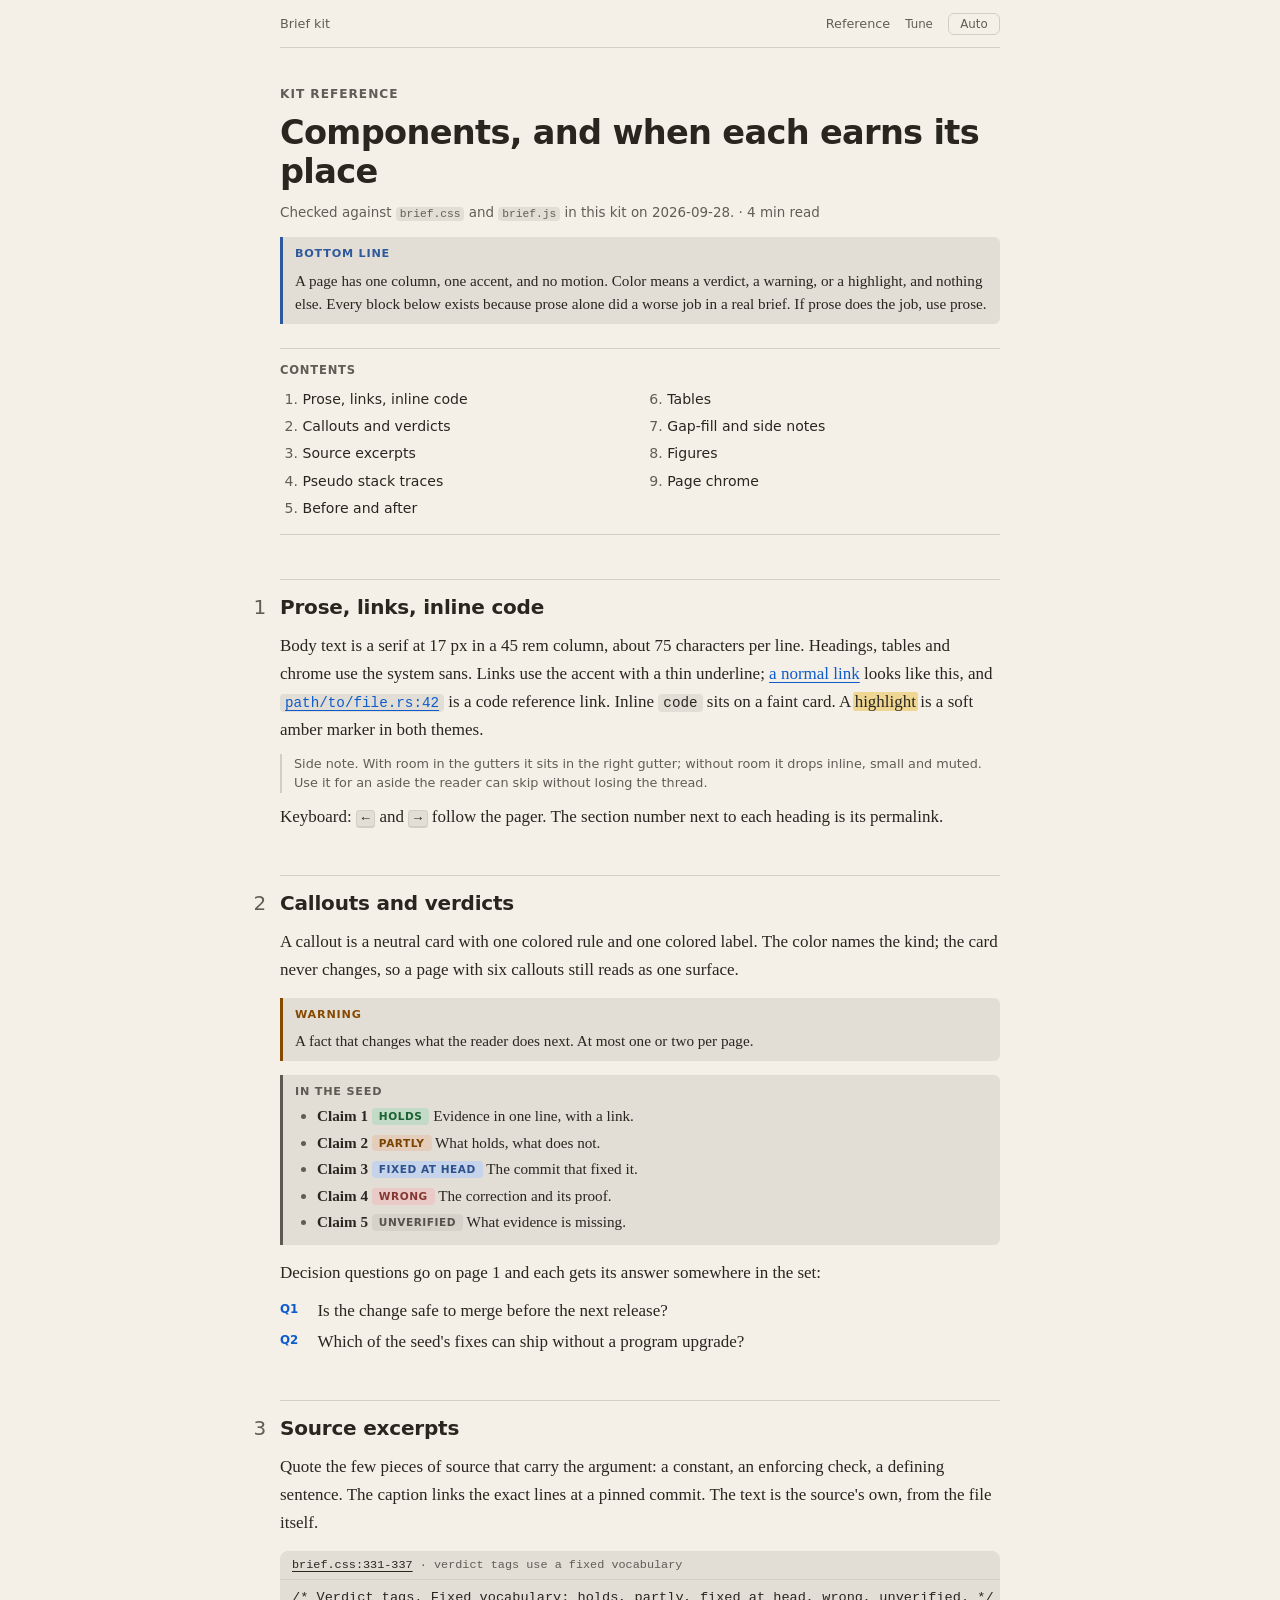
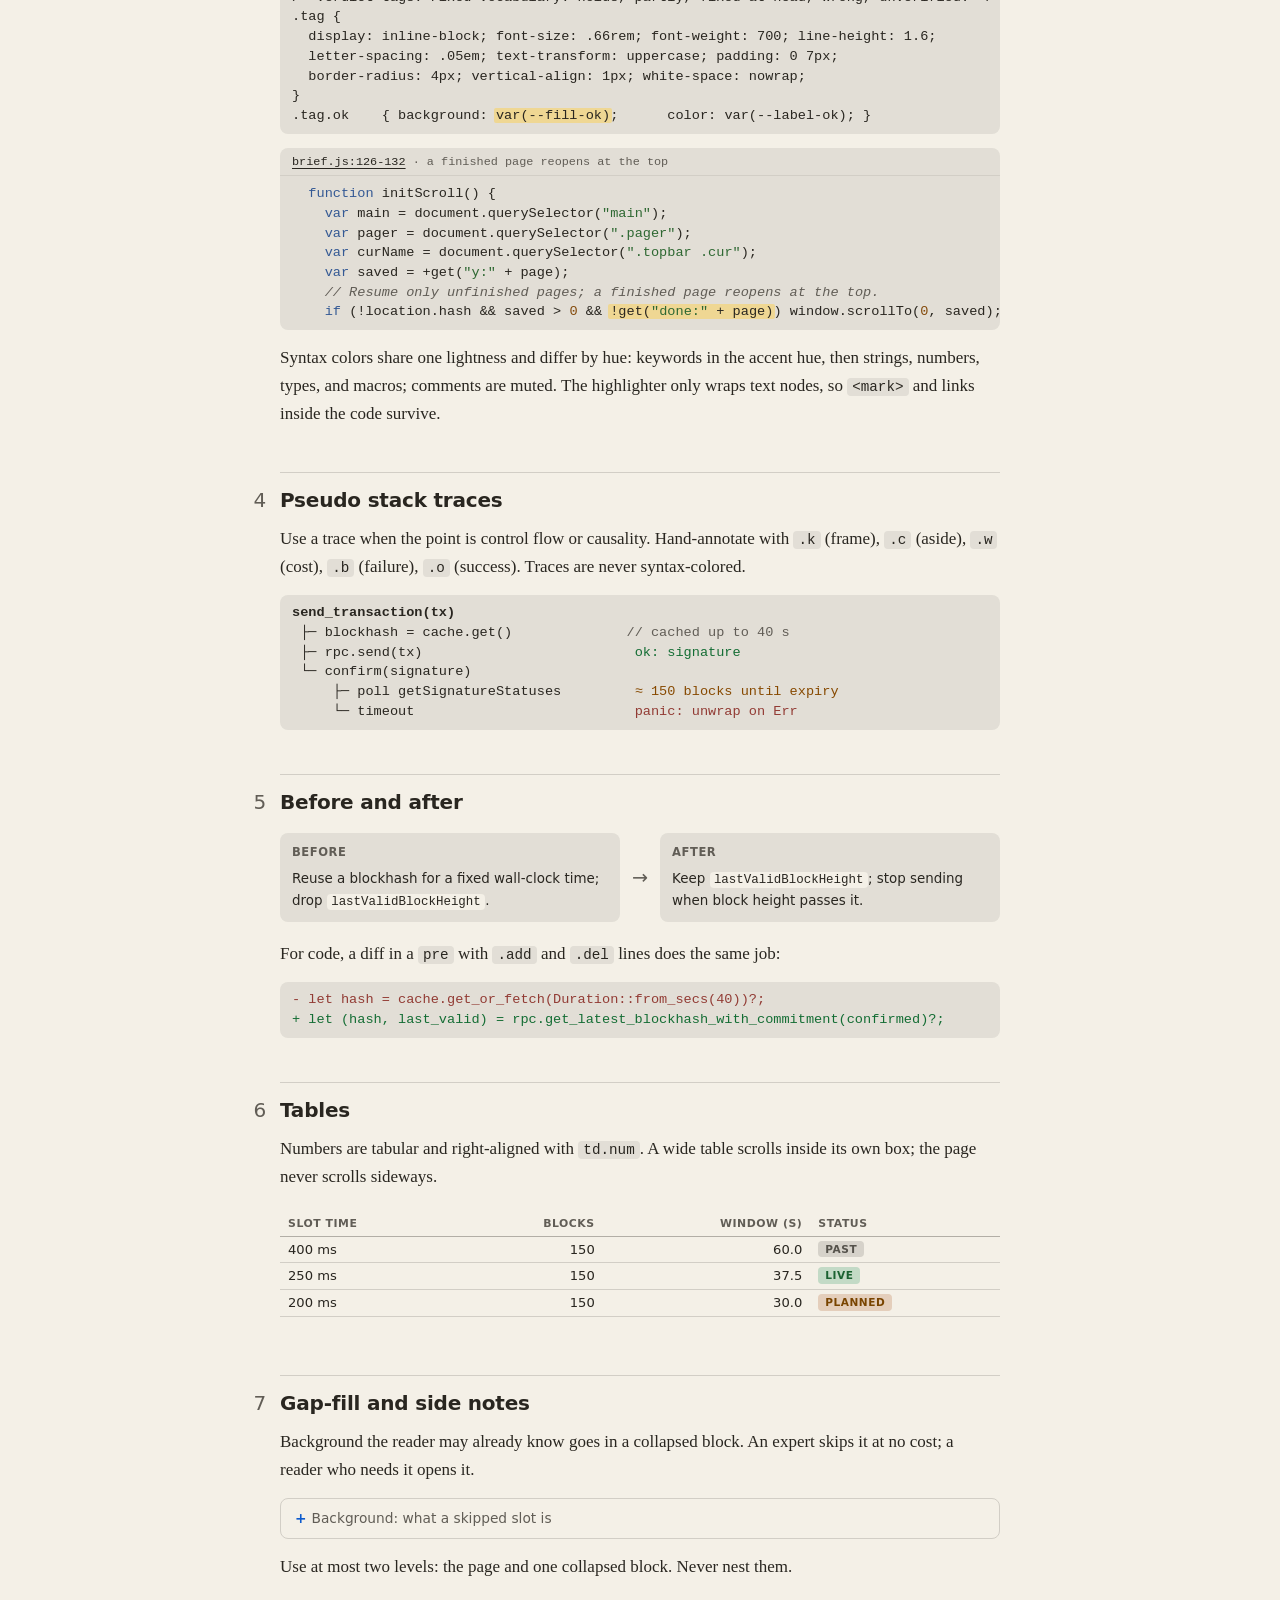
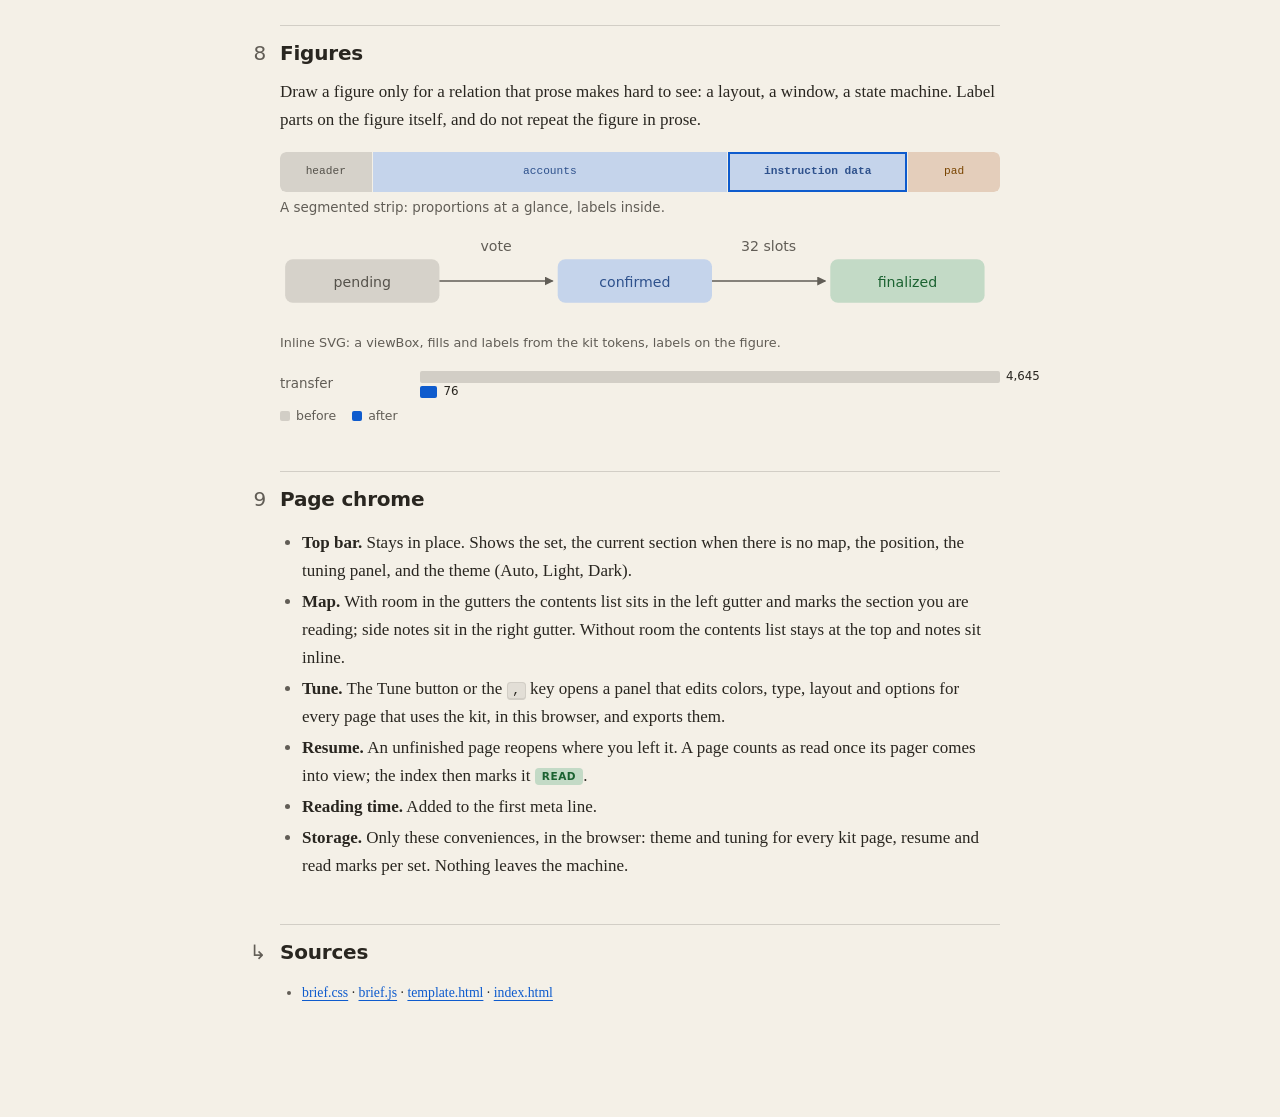
==== agents/skills/briefing/assets/components.html @ 2608db4a "Add briefing skill and record its role-model precedent Add a model-invoked skill that brings a reade" ====
<!doctype html>
<html lang="en">
<head>
<meta charset="utf-8">
<meta name="viewport" content="width=device-width, initial-scale=1">
<title>01 · Components</title>
<link rel="stylesheet" href="brief.css">
<script src="brief.js"></script>
</head>
<body>
<main>
<div class="topbar">
  <a href="components.html">Brief kit</a>
  <span>Reference <button class="theme-toggle" type="button" aria-label="Theme">Auto</button></span>
</div>

<div class="kicker">Kit reference</div>
<h1>Components, and when each earns its place</h1>
<p class="meta">Checked against <code>brief.css</code> and <code>brief.js</code> in this kit on 2026-09-28.</p>

<div class="callout tldr">
  <div class="callout-title">Bottom line</div>
  <p>A page has one column, one accent, and no motion. Color means a verdict, a warning, or a highlight, and nothing else. Every block below exists because prose alone did a worse job in a real brief. If prose does the job, use prose.</p>
</div>

<nav class="toc"><b>Contents</b><ol>
  <li><a href="#prose">Prose, links, inline code</a></li>
  <li><a href="#callouts">Callouts and verdicts</a></li>
  <li><a href="#excerpt">Source excerpts</a></li>
  <li><a href="#trace">Pseudo stack traces</a></li>
  <li><a href="#flow">Before and after</a></li>
  <li><a href="#tables">Tables</a></li>
  <li><a href="#more">Gap-fill and side notes</a></li>
  <li><a href="#figs">Figures</a></li>
  <li><a href="#chrome">Page chrome</a></li>
</ol></nav>

<h2 id="prose"><span class="n">1</span>Prose, links, inline code</h2>
<p>Body text is a serif at 17 px in a 45 rem column, about 75 characters per line. Headings, tables and chrome use the system sans. Links use the accent with a thin underline; <a href="https://github.com/rust-lang/rust">a normal link</a> looks like this, and <a href="#excerpt"><code>path/to/file.rs:42</code></a> is a code reference link. Inline <code>code</code> sits on a faint card. A <mark>highlight</mark> is a soft amber marker in both themes.</p>
<aside class="side">Side note. With room in the gutters it sits in the right gutter; without room it drops inline, small and muted. Use it for an aside the reader can skip without losing the thread.</aside>
<p>Keyboard: <kbd>←</kbd> and <kbd>→</kbd> follow the pager. The section number next to each heading is its permalink.</p>

<h2 id="callouts"><span class="n">2</span>Callouts and verdicts</h2>
<p>A callout is a neutral card with one colored rule and one colored label. The color names the kind; the card never changes, so a page with six callouts still reads as one surface.</p>

<div class="callout warn">
  <div class="callout-title">Warning</div>
  <p>A fact that changes what the reader does next. At most one or two per page.</p>
</div>
<div class="callout report">
  <div class="callout-title">In the seed</div>
  <ul>
    <li><b>Claim 1</b> <span class="tag ok">holds</span> <span class="ev">Evidence in one line, with a link.</span></li>
    <li><b>Claim 2</b> <span class="tag warn">partly</span> <span class="ev">What holds, what does not.</span></li>
    <li><b>Claim 3</b> <span class="tag info">fixed at head</span> <span class="ev">The commit that fixed it.</span></li>
    <li><b>Claim 4</b> <span class="tag bad">wrong</span> <span class="ev">The correction and its proof.</span></li>
    <li><b>Claim 5</b> <span class="tag muted">unverified</span> <span class="ev">What evidence is missing.</span></li>
  </ul>
</div>
<p>Decision questions go on page 1 and each gets its answer somewhere in the set:</p>
<ol class="questions">
  <li>Is the change safe to merge before the next release?</li>
  <li>Which of the seed's fixes can ship without a program upgrade?</li>
</ol>

<h2 id="excerpt"><span class="n">3</span>Source excerpts</h2>
<p>Quote the few pieces of source that carry the argument: a constant, an enforcing check, a defining sentence. The caption links the exact lines at a pinned commit. The text is the source's own, from the file itself.</p>
<figure class="excerpt"><figcaption><a href="brief.css">brief.css:331-337</a> · verdict tags use a fixed vocabulary</figcaption><pre>/* Verdict tags. Fixed vocabulary: holds, partly, fixed at head, wrong, unverified. */
.tag {
  display: inline-block; font-size: .66rem; font-weight: 700; line-height: 1.6;
  letter-spacing: .05em; text-transform: uppercase; padding: 0 7px;
  border-radius: 4px; vertical-align: 1px; white-space: nowrap;
}
.tag.ok    { background: <mark>var(--fill-ok)</mark>;      color: var(--label-ok); }</pre></figure>
<figure class="excerpt"><figcaption><a href="brief.js">brief.js:126-132</a> · a finished page reopens at the top</figcaption><pre>  function initScroll() {
    var main = document.querySelector("main");
    var pager = document.querySelector(".pager");
    var curName = document.querySelector(".topbar .cur");
    var saved = +get("y:" + page);
    // Resume only unfinished pages; a finished page reopens at the top.
    if (!location.hash &amp;&amp; saved &gt; 0 &amp;&amp; <mark>!get("done:" + page)</mark>) window.scrollTo(0, saved);</pre></figure>
<p>Syntax colors share one lightness and differ by hue: keywords in the accent hue, then strings, numbers, types, and macros; comments are muted. The highlighter only wraps text nodes, so <code>&lt;mark&gt;</code> and links inside the code survive.</p>

<h2 id="trace"><span class="n">4</span>Pseudo stack traces</h2>
<p>Use a trace when the point is control flow or causality. Hand-annotate with <code>.k</code> (frame), <code>.c</code> (aside), <code>.w</code> (cost), <code>.b</code> (failure), <code>.o</code> (success). Traces are never syntax-colored.</p>
<pre class="trace"><span class="k">send_transaction(tx)</span>
 ├─ blockhash = cache.get()              <span class="c">// cached up to 40 s</span>
 ├─ rpc.send(tx)                          <span class="o">ok: signature</span>
 └─ confirm(signature)
     ├─ poll getSignatureStatuses         <span class="w">≈ 150 blocks until expiry</span>
     └─ timeout                           <span class="b">panic: unwrap on Err</span></pre>

<h2 id="flow"><span class="n">5</span>Before and after</h2>
<div class="flow">
  <div class="box"><b class="h">Before</b>Reuse a blockhash for a fixed wall-clock time; drop <code>lastValidBlockHeight</code>.</div>
  <div class="arrow">→</div>
  <div class="box"><b class="h">After</b>Keep <code>lastValidBlockHeight</code>; stop sending when block height passes it.</div>
</div>
<p>For code, a diff in a <code>pre</code> with <code>.add</code> and <code>.del</code> lines does the same job:</p>
<pre class="trace"><span class="del">- let hash = cache.get_or_fetch(Duration::from_secs(40))?;</span>
<span class="add">+ let (hash, last_valid) = rpc.get_latest_blockhash_with_commitment(confirmed)?;</span></pre>

<h2 id="tables"><span class="n">6</span>Tables</h2>
<p>Numbers are tabular and right-aligned with <code>td.num</code>. A wide table scrolls inside its own box; the page never scrolls sideways.</p>
<div class="table-wrap"><table>
  <tr><th>Slot time</th><th class="num">Blocks</th><th class="num">Window (s)</th><th>Status</th></tr>
  <tr><td>400 ms</td><td class="num">150</td><td class="num">60.0</td><td><span class="tag muted">past</span></td></tr>
  <tr><td>250 ms</td><td class="num">150</td><td class="num">37.5</td><td><span class="tag ok">live</span></td></tr>
  <tr><td>200 ms</td><td class="num">150</td><td class="num">30.0</td><td><span class="tag warn">planned</span></td></tr>
</table></div>

<h2 id="more"><span class="n">7</span>Gap-fill and side notes</h2>
<p>Background the reader may already know goes in a collapsed block. An expert skips it at no cost; a reader who needs it opens it.</p>
<details class="more"><summary>Background: what a skipped slot is</summary>
<p>A slot is a leader's time window. If the leader produces no block, the slot is skipped: slot numbers advance, block height does not.</p>
</details>
<p>Use at most two levels: the page and one collapsed block. Never nest them.</p>

<h2 id="figs"><span class="n">8</span>Figures</h2>
<p>Draw a figure only for a relation that prose makes hard to see: a layout, a window, a state machine. Label parts on the figure itself, and do not repeat the figure in prose.</p>
<div class="strip" style="margin:18px 0 6px">
  <div class="s3" style="flex:1">header</div>
  <div class="s1" style="flex:4">accounts</div>
  <div class="s2" style="flex:2">instruction data</div>
  <div class="sw" style="flex:1">pad</div>
</div>
<p class="meta" style="margin-top:0">A segmented strip: proportions at a glance, labels inside.</p>
<figure>
<svg class="fig" viewBox="0 0 560 70" role="img" aria-label="State machine: pending, then confirmed after a vote, then finalized after 32 slots">
  <rect x="4" y="18" width="120" height="34" rx="6" style="fill:var(--fill-neutral)"/>
  <text x="64" y="40" text-anchor="middle" style="fill:var(--label-neutral)">pending</text>
  <rect x="216" y="18" width="120" height="34" rx="6" style="fill:var(--fill-accent)"/>
  <text x="276" y="40" text-anchor="middle" style="fill:var(--label-accent)">confirmed</text>
  <rect x="428" y="18" width="120" height="34" rx="6" style="fill:var(--fill-ok)"/>
  <text x="488" y="40" text-anchor="middle" style="fill:var(--label-ok)">finalized</text>
  <path d="M124 35 H212" style="stroke:var(--muted);fill:none" marker-end="url(#arrow)"/>
  <path d="M336 35 H424" style="stroke:var(--muted);fill:none" marker-end="url(#arrow)"/>
  <text x="168" y="12" text-anchor="middle" class="muted">vote</text>
  <text x="380" y="12" text-anchor="middle" class="muted">32 slots</text>
  <defs><marker id="arrow" viewBox="0 0 8 8" refX="7" refY="4" markerWidth="7" markerHeight="7" orient="auto"><path d="M0 0 L8 4 L0 8 z" style="fill:var(--muted)"/></marker></defs>
</svg>
<figcaption>Inline SVG: a viewBox, fills and labels from the kit tokens, labels on the figure.</figcaption>
</figure>
<div class="bars">
  <div class="bar-row"><span class="lbl">transfer</span><div class="bar-pair"><div class="bar old" style="width:100%"><span>4,645</span></div><div class="bar new" style="width:3%"><span>76</span></div></div></div>
  <div class="legend"><span><i style="background:var(--bar-old)"></i>before</span><span><i style="background:var(--bar-new)"></i>after</span></div>
</div>

<h2 id="chrome"><span class="n">9</span>Page chrome</h2>
<ul>
  <li><b>Top bar.</b> Stays in place. Shows the set, the current section when there is no map, the position, the tuning panel, and the theme (Auto, Light, Dark).</li>
  <li><b>Map.</b> With room in the gutters the contents list sits in the left gutter and marks the section you are reading; side notes sit in the right gutter. Without room the contents list stays at the top and notes sit inline.</li>
  <li><b>Tune.</b> The Tune button or the <kbd>,</kbd> key opens a panel that edits colors, type, layout and options for every page that uses the kit, in this browser, and exports them.</li>
  <li><b>Resume.</b> An unfinished page reopens where you left it. A page counts as read once its pager comes into view; the index then marks it <span class="tag ok">read</span>.</li>
  <li><b>Reading time.</b> Added to the first meta line.</li>
  <li><b>Storage.</b> Only these conveniences, in the browser: theme and tuning for every kit page, resume and read marks per set. Nothing leaves the machine.</li>
</ul>

<h2 id="sources"><span class="n">↳</span>Sources</h2>
<ul class="src">
  <li><a href="brief.css">brief.css</a> · <a href="brief.js">brief.js</a> · <a href="template.html">template.html</a> · <a href="index.html">index.html</a></li>
</ul>

</main>

</body>
</html>
---- agents/skills/briefing/assets/brief.css ----
/* brief.css: shared styles for a brief page set. Pages link this file
   relatively. No build step, no external requests, works on file://.

   Design rules: one column, one accent, no motion, no decoration. Color
   carries meaning (kind, verdict, warning, highlight) or nothing.

   Color roles. Every color is OKLCH. Each role has ONE lightness (L) per
   theme; hue alone names the kind within a role, and emphasis inside a
   role comes from weight or an outline, never from a different L.

     Surfaces step away from the page in order, card then fill
     (|d-fill| > |d-card|), so a tag stays visible on a card.

     role     what it paints                          L                hue
     page     body background                         --l-bg (base)    paper
     card     code, callouts, boxes                   page + Δ         paper
     rule     hairlines, borders                      page + Δ         paper
     fill     tags, figure segments                   page + Δ         by kind
     mark     highlighter behind text                 page + Δ         mark
     text     body text                               --l-fg (base)    paper
     muted    secondary text                          text + Δ         paper
     accent   links, map marker, emphasis lines       --l-accent (base) accent
     signal   callout rules and labels, trace notes   accent + Δ       by kind
     code     syntax tokens                           accent + Δ       by kind
     label    text on a fill                          fill + Δ         by kind

   Kinds: accent, ok, warn, bad, neutral (neutral = paper hue at ink
   chroma). A delta (--d-*, --dc-*) is signed and relative to its base, so
   moving a base moves everything tied to it, and each role's contrast with
   its surface stays put. The tuning panel (brief-tune.js, key ",") edits
   these values live and shows the WCAG contrast of each pair.

   Options: blocks marked "Option" below switch on html[data-o-NAME]. No
   attribute means the default. brief.js sets them from the reader's saved
   tuning; the tuning panel lists them. */

:root {
  color-scheme: light dark;

  /* Hues (degrees). */
  --h-accent: 259.7;  --h-mark: 90.6;
  --h-ok: 150;    --h-warn: 65;     --h-bad: 27;
  --h-str: 145;   --h-num: 60;      --h-ty: 230;   --h-mac: 100;

  /* Light theme. */
  --l-bg: .9549;    --c-paper: .0118;  --h-paper: 85;
  --d-card: -.052;  --d-rule: -.102;   --d-fill: -.09;   --d-mark: -.072;
  --c-fill: .036;   --c-mark: .09;
  --l-fg: .27;      --c-ink: .012;     --d-muted: .21;
  --l-accent: .50;  --c-accent: .19;
  --d-sig: -.03;    --dc-sig: -.07;
  --d-syn: -.035;   --dc-syn: -.085;
  --d-label: -.425; --dc-label: -.085;
}
@media (prefers-color-scheme: dark) {
  :root:not([data-theme="light"]) {
    --l-bg: .156;     --c-paper: .0098;  --h-paper: 29;
    --d-card: .0473;  --d-rule: .1368;   --d-fill: .1152;  --d-mark: .1567;
    --c-fill: .0688;  --c-mark: .05;
    --l-fg: .869;     --c-ink: .0124;    --d-muted: -.2219;
    --l-accent: .6931; --c-accent: .142;
    --d-sig: 0;       --dc-sig: .005;
    --d-syn: .03;     --dc-syn: -.01;
    --d-label: .4435; --dc-label: -.0424;
  }
}
:root[data-theme="dark"] {
  --l-bg: .156;     --c-paper: .0098;  --h-paper: 29;
  --d-card: .0473;  --d-rule: .1368;   --d-fill: .1152;  --d-mark: .1567;
  --c-fill: .0688;  --c-mark: .05;
  --l-fg: .869;     --c-ink: .0124;    --d-muted: -.2219;
  --l-accent: .6931; --c-accent: .142;
  --d-sig: 0;       --dc-sig: .005;
  --d-syn: .03;     --dc-syn: -.01;
  --d-label: .4435; --dc-label: -.0424;
}
:root[data-theme="light"] { color-scheme: light; }
:root[data-theme="dark"]  { color-scheme: dark; }

:root {
  /* Derived lightness and chroma, one per role. */
  --l-card:  calc(var(--l-bg) + var(--d-card));
  --l-rule:  calc(var(--l-bg) + var(--d-rule));
  --l-fill:  calc(var(--l-bg) + var(--d-fill));
  --l-mark:  calc(var(--l-bg) + var(--d-mark));
  --l-muted: calc(var(--l-fg) + var(--d-muted));
  --l-sig:   calc(var(--l-accent) + var(--d-sig));
  --c-sig:   calc(var(--c-accent) + var(--dc-sig));
  --l-syn:   calc(var(--l-accent) + var(--d-syn));
  --c-syn:   calc(var(--c-accent) + var(--dc-syn));
  --l-label: calc(var(--l-fill) + var(--d-label));
  --c-label: calc(var(--c-accent) + var(--dc-label));

  /* page, card, rule, mark */
  --bg:      oklch(var(--l-bg) var(--c-paper) var(--h-paper));
  --card:    oklch(var(--l-card) var(--c-paper) var(--h-paper));
  --code-bg: var(--card);
  --rule:    oklch(var(--l-rule) var(--c-paper) var(--h-paper));
  --mark-bg: oklch(var(--l-mark) var(--c-mark) var(--h-mark));

  /* text, muted, accent */
  --fg:      oklch(var(--l-fg) var(--c-ink) var(--h-paper));
  --muted:   oklch(var(--l-muted) var(--c-ink) var(--h-paper));
  --accent:  oklch(var(--l-accent) var(--c-accent) var(--h-accent));

  /* signal, by kind */
  --sig-accent:  oklch(var(--l-sig) var(--c-sig) var(--h-accent));
  --sig-neutral: oklch(var(--l-sig) var(--c-ink) var(--h-paper));
  --ok:          oklch(var(--l-sig) var(--c-sig) var(--h-ok));
  --warn:        oklch(var(--l-sig) var(--c-sig) var(--h-warn));
  --bad:         oklch(var(--l-sig) var(--c-sig) var(--h-bad));

  /* fill and label, by kind */
  --fill-accent:   oklch(var(--l-fill) var(--c-fill) var(--h-accent));
  --fill-neutral:  oklch(var(--l-fill) var(--c-paper) var(--h-paper));
  --fill-ok:       oklch(var(--l-fill) var(--c-fill) var(--h-ok));
  --fill-warn:     oklch(var(--l-fill) var(--c-fill) var(--h-warn));
  --fill-bad:      oklch(var(--l-fill) var(--c-fill) var(--h-bad));
  --label-accent:  oklch(var(--l-label) var(--c-label) var(--h-accent));
  --label-neutral: oklch(var(--l-label) var(--c-ink) var(--h-paper));
  --label-ok:      oklch(var(--l-label) var(--c-label) var(--h-ok));
  --label-warn:    oklch(var(--l-label) var(--c-label) var(--h-warn));
  --label-bad:     oklch(var(--l-label) var(--c-label) var(--h-bad));

  /* code, by kind; keywords take the accent hue */
  --syn-kw:  oklch(var(--l-syn) var(--c-syn) var(--h-accent));
  --syn-str: oklch(var(--l-syn) var(--c-syn) var(--h-str));
  --syn-num: oklch(var(--l-syn) var(--c-syn) var(--h-num));
  --syn-ty:  oklch(var(--l-syn) var(--c-syn) var(--h-ty));
  --syn-mac: oklch(var(--l-syn) var(--c-syn) var(--h-mac));

  /* Aliases kept for pages written against older names. */
  --accent-soft: var(--fill-accent);
  --ok-soft: var(--fill-ok);  --warn-soft: var(--fill-warn);  --bad-soft: var(--fill-bad);
  --info: var(--accent);  --info-soft: var(--fill-accent);
  /* Data marks in bar charts: neutral = rule, emphasis = accent. */
  --bar-old: var(--rule);
  --bar-new: var(--accent);

  --serif: "Iowan Old Style", "Charter", "Source Serif 4", Georgia, serif;
  --sans: ui-sans-serif, -apple-system, system-ui, "Segoe UI", sans-serif;
  --mono: ui-monospace, "SF Mono", "JetBrains Mono", Menlo, monospace;
  --body: var(--serif);
  --text: 17px;
  --leading: 1.65;
  --bar-h: 48px;

  /* Layout tiers. The text column is --col wide and centered; the space on
     each side is a gutter. brief.js measures the gutter and sets:

       html.rail  gutter >= rail + 2 * rail-gap. The contents list becomes a
                  map in the left gutter and side notes move to the right
                  gutter, each --rail-gap from the text.
       html.hang  gutter >= --hang. Section numbers hang left of the text.

     Without .rail the contents list stays at the top of the page, the top
     bar names the current section, and side notes sit inline. Without
     .hang, section numbers sit inline. --page-w is the viewport width
     without the scrollbar (or the tuning panel), set by brief.js. */
  --col: 45rem;
  --rail: 12rem;
  --rail-gap: 4rem;
  --hang: 3.5rem;
  --gutter: calc((var(--page-w, 100vw) - var(--col)) / 2);
}

/* ---------------------------------------------------------------- base */

* { box-sizing: border-box; }
/* One pixel short of the bar, so a section reached by anchor tucks its rule
   under the bar's own hairline. */
html { -webkit-text-size-adjust: 100%; scroll-padding-top: calc(var(--bar-h) - 1px); }
body {
  margin: 0; background: var(--bg); color: var(--fg);
  font-size: var(--text); line-height: var(--leading); font-family: var(--body);
  font-kerning: normal; text-rendering: optimizeLegibility;
}
main { max-width: calc(var(--col) + 32px); margin: 0 auto; padding: 0 16px 96px; }

h1, h2, h3, h4, table, nav, figcaption, summary, .sans, .kicker, .meta,
.needs, .callout-title, .topbar, .pager, .tag, .cards, .part-title {
  font-family: var(--sans);
}
h1 { font-size: 2.1rem; line-height: 1.15; margin: 10px 0 12px; letter-spacing: -0.02em; font-weight: 600; }
h2 {
  font-size: 1.25rem; line-height: 1.3; margin: 44px 0 12px; padding-top: 14px;
  border-top: 1px solid var(--rule); letter-spacing: -0.01em; font-weight: 600;
}
/* Section numbers: inline with a tight gap; hanging left of the text edge
   when the gutter allows (html.hang). */
h2 .n, h2 a.n {
  margin-right: .45em; color: var(--muted); font-weight: 500;
  text-decoration: none; font-variant-numeric: tabular-nums;
}
html.hang h2 { position: relative; }
html.hang h2 .n, html.hang h2 a.n {
  position: absolute; right: 100%; margin-right: 0; padding-right: .7em;
}
h2 a.n:hover { color: var(--accent); }
h3 { font-size: 1.02rem; margin: 28px 0 6px; }
p { margin: 8px 0; }
b, strong { font-weight: 650; }
ul, ol { padding-left: 22px; }
li { margin: 3px 0; }
li::marker { color: var(--muted); }
hr { border: 0; border-top: 1px solid var(--rule); margin: 32px 0; }

a { color: var(--accent); text-decoration-thickness: 1px; text-underline-offset: 2.5px; }
a:hover { text-decoration-thickness: 2px; }
:focus-visible { outline: 2px solid var(--accent); outline-offset: 2px; border-radius: 2px; }

.kicker {
  color: var(--muted); font-size: .76rem; font-weight: 600;
  letter-spacing: .08em; text-transform: uppercase; margin-top: 36px;
}
.meta { color: var(--muted); font-size: .84rem; line-height: 1.5; }
.needs { color: var(--muted); font-size: .84rem; margin: 6px 0 0; }
.needs a { color: var(--fg); }

/* ---------------------------------------------------------------- code */

code, pre, kbd { font-family: var(--mono); font-size: .84em; }
:not(pre) > code {
  background: var(--code-bg); padding: .08em .35em; border-radius: 4px;
  overflow-wrap: anywhere;
}
a > code { color: inherit; }
/* On a card surface, inline code steps back to the page color. */
.callout :not(pre) > code, .cards code, .flow code, details.more code { background: var(--bg); }
pre {
  background: var(--code-bg); padding: 8px 12px; border-radius: 8px;
  overflow-x: auto; font-size: .8em; line-height: 1.45; margin: 14px 0; tab-size: 4;
}
kbd {
  border: 1px solid var(--rule); border-bottom-width: 2px; border-radius: 4px;
  padding: 0 .35em; font-size: .78em; background: var(--card);
}

/* Trace annotations, written by hand in <pre> blocks:
   .k heading   .c aside   .w cost/warning   .b failure   .o success
   .add / .del  diff lines */
pre .k   { color: var(--fg); font-weight: 700; }
pre .c   { color: var(--muted); }
pre .w   { color: var(--warn); }
pre .b   { color: var(--bad); }
pre .o   { color: var(--ok); }
pre .add { color: var(--ok); }
pre .del { color: var(--bad); }

/* Syntax classes, applied by brief.js to text nodes only. */
pre .t-c { color: var(--muted); font-style: italic; }
pre .t-k { color: var(--syn-kw); }
pre .t-s { color: var(--syn-str); }
pre .t-n { color: var(--syn-num); }
pre .t-t { color: var(--syn-ty); }
pre .t-m { color: var(--syn-mac); }

mark {
  background: var(--mark-bg); color: inherit;
  border-radius: 2px; padding: 0 2px; margin: 0 -2px;
}
mark code { background: transparent; }

/* Verbatim source excerpt:
   <figure class="excerpt"><figcaption><a href="…">path:L1-L9</a> · note</figcaption><pre>…</pre></figure> */
figure.excerpt {
  margin: 14px 0; background: var(--code-bg); border-radius: 8px; overflow: hidden;
}
figure.excerpt figcaption {
  margin: 0; padding: 6px 12px 5px; font: .74rem/1.4 var(--mono); color: var(--muted);
  border-bottom: 1px solid var(--rule);
}
figure.excerpt figcaption a { color: var(--fg); }
figure.excerpt pre { margin: 0; background: transparent; border-radius: 0; }
figure.excerpt blockquote { margin: 0; padding: 10px 14px; font-size: .95rem; }

/* ---------------------------------------------------------------- tables */

table {
  width: 100%; border-collapse: collapse; margin: 14px 0;
  font-size: .82rem; line-height: 1.35; font-variant-numeric: tabular-nums;
}
th, td { text-align: left; padding: 4px 8px; border-bottom: 1px solid var(--rule); vertical-align: top; }
th {
  color: var(--muted); font-weight: 600; font-size: .68rem;
  text-transform: uppercase; letter-spacing: .05em;
  border-bottom-color: color-mix(in srgb, var(--muted) 45%, var(--bg));
}
td.num, th.num { text-align: right; }
.table-wrap { overflow-x: auto; }

/* ---------------------------------------------------------------- blocks */

/* Callouts: a card with a rule and a label in the signal role, hue by kind
   (tldr accent, report neutral, warn, ok, bad). A note is quieter: rule
   and muted label. */
.callout {
  background: var(--card); border-left: 3px solid var(--muted);
  border-radius: 0 6px 6px 0; padding: 8px 12px; margin: 14px 0;
  font-size: .95rem; line-height: 1.55;
}
.callout > :first-child { margin-top: 0; }
.callout > :last-child { margin-bottom: 0; }
.callout p { margin: 6px 0; }
.callout li { margin: 3px 0; }
.callout-title {
  font-size: .7rem; font-weight: 700; letter-spacing: .07em;
  text-transform: uppercase; color: var(--muted); margin-bottom: 2px;
}
.callout.tldr   { border-left-color: var(--sig-accent); }
.callout.tldr .callout-title { color: var(--sig-accent); }
.callout.report { border-left-color: var(--sig-neutral); }
.callout.report .callout-title { color: var(--sig-neutral); }
.callout.warn   { border-left-color: var(--warn); }
.callout.warn .callout-title { color: var(--warn); }
.callout.ok     { border-left-color: var(--ok); }
.callout.ok .callout-title { color: var(--ok); }
.callout.bad    { border-left-color: var(--bad); }
.callout.bad .callout-title { color: var(--bad); }
.callout.note   { border-left-color: var(--rule); }
.callout ul, .callout ol { margin: 4px 0; }

/* Decision questions on page 1: numbered, answered by the set. */
ol.questions { counter-reset: q; list-style: none; padding: 0; margin: 10px 0; }
ol.questions > li { counter-increment: q; position: relative; padding-left: 2.2em; }
ol.questions > li::before {
  content: "Q" counter(q); position: absolute; left: 0; top: .1em;
  font: 700 .74rem/1.9 var(--sans); color: var(--accent);
}

/* Verdict tags. Fixed vocabulary: holds, partly, fixed at head, wrong, unverified. */
.tag {
  display: inline-block; font-size: .66rem; font-weight: 700; line-height: 1.6;
  letter-spacing: .05em; text-transform: uppercase; padding: 0 7px;
  border-radius: 4px; vertical-align: 1px; white-space: nowrap;
}
.tag.ok    { background: var(--fill-ok);      color: var(--label-ok); }
.tag.warn  { background: var(--fill-warn);    color: var(--label-warn); }
.tag.bad   { background: var(--fill-bad);     color: var(--label-bad); }
.tag.info  { background: var(--fill-accent);  color: var(--label-accent); }
.tag.muted { background: var(--fill-neutral); color: var(--label-neutral); }

/* Gap-fill the reader may already know: collapsed by default. */
details.more {
  margin: 14px 0; border: 1px solid var(--rule); border-radius: 8px; padding: 0 14px;
}
details.more > summary {
  cursor: pointer; list-style: none; padding: 8px 0; font-size: .86rem; color: var(--muted);
}
details.more > summary::-webkit-details-marker { display: none; }
details.more > summary::before {
  content: "+"; display: inline-block; width: 1.2em; font-weight: 700; color: var(--accent);
}
details.more[open] > summary::before { content: "−"; }
details.more[open] { padding-bottom: 6px; }

/* Side notes: inline, small and muted; in the right gutter with html.rail. */
.side {
  display: block; margin: 10px 0; padding-left: 12px;
  border-left: 2px solid var(--rule);
  font: .8rem/1.5 var(--sans); color: var(--muted);
}
html.rail .side {
  float: right; clear: right; width: var(--rail); padding-left: 0; border-left: 0;
  margin: 4px calc(-1 * (var(--rail) + var(--rail-gap))) 10px 0;
}

/* ---------------------------------------------------------------- figures */

figure { margin: 18px 0; }
main img { max-width: 100%; height: auto; }
figcaption { color: var(--muted); font-size: .8rem; margin-top: 6px; }
svg.fig { width: 100%; height: auto; display: block; font-family: var(--sans); }
svg.fig text { fill: var(--fg); font-size: 11px; }
svg.fig .muted  { fill: var(--muted); }
svg.fig .accent { fill: var(--accent); }
svg.fig .stroke { stroke: var(--fg); }
svg.fig .rule   { stroke: var(--rule); }

/* Horizontal bar comparison */
.bars { font-family: var(--sans); font-size: .84rem; margin: 18px 0; }
.bar-row { display: grid; grid-template-columns: 130px 1fr; gap: 10px; align-items: center; margin: 8px 0; }
.bar-row .lbl { color: var(--muted); }
.bar-pair { display: flex; flex-direction: column; gap: 3px; }
.bar { height: 12px; border-radius: 2px; display: flex; align-items: center; }
.bar span { font-size: .74rem; white-space: nowrap; padding-left: calc(100% + 6px); font-variant-numeric: tabular-nums; }
.bar.old { background: var(--bar-old); }
.bar.new { background: var(--bar-new); min-width: 3px; }
.legend { display: flex; flex-wrap: wrap; gap: 16px; color: var(--muted); font-size: .78rem; margin-top: 4px; font-family: var(--sans); }
.legend i { display: inline-block; width: 10px; height: 10px; border-radius: 2px; margin-right: 6px; vertical-align: -1px; }

/* Segmented strip (memory layout, time windows). Set flex on children.
   Fill and label roles: one lightness each, hue by kind (s1 accent, s3
   neutral, sw/sb/so signal kinds). s2 marks the one segment to look at
   with an accent outline; s4 is neutral in bold. */
.strip {
  display: flex; width: 100%; min-height: 40px; border-radius: 6px; overflow: hidden;
  font: .7rem/1.2 var(--mono);
}
.strip > div {
  display: flex; align-items: center; justify-content: center; text-align: center;
  padding: 2px; border-right: 1px solid var(--bg);
}
.strip > div:first-child { border-radius: 6px 0 0 6px; }
.strip > div:last-child { border-right: 0; border-radius: 0 6px 6px 0; }
.strip .s1 { background: var(--fill-accent);  color: var(--label-accent); }
.strip .s2 { background: var(--fill-accent);  color: var(--label-accent); font-weight: 700;
  box-shadow: inset 0 0 0 2px var(--accent); }
.strip .s3 { background: var(--fill-neutral); color: var(--label-neutral); }
.strip .s4 { background: var(--fill-neutral); color: var(--label-neutral); font-weight: 700; }
.strip .sw { background: var(--fill-warn);    color: var(--label-warn); }
.strip .sb { background: var(--fill-bad);     color: var(--label-bad); }
.strip .so { background: var(--fill-ok);      color: var(--label-ok); }

/* Before -> after */
.flow {
  display: grid; grid-template-columns: 1fr auto 1fr; gap: 12px; align-items: stretch;
  margin: 18px 0; font-family: var(--sans); font-size: .84rem;
}
.flow .box { background: var(--card); border-radius: 8px; padding: 10px 12px; }
.flow .box b.h {
  display: block; font-size: .72rem; text-transform: uppercase; letter-spacing: .05em;
  color: var(--muted); margin-bottom: 6px;
}
.flow .arrow { align-self: center; color: var(--muted); font-size: 1.2rem; }
.flow code { font-size: .78rem; }

/* ---------------------------------------------------------------- chrome */

/* Top bar: set name, current section, position, theme. Content and hairline
   span the text column; the background spans the page so nothing in the
   gutters (hanging numbers, side notes) scrolls over the bar. */
.topbar {
  position: sticky; top: 0; z-index: 10;
  display: flex; justify-content: space-between; align-items: center; gap: 12px;
  height: var(--bar-h);
  font-size: .8rem; color: var(--muted); font-variant-numeric: tabular-nums;
}
.topbar::before {
  content: ""; position: absolute; z-index: -1; top: 0; bottom: 0;
  left: calc((100% - var(--page-w, 100vw)) / 2);
  right: calc((100% - var(--page-w, 100vw)) / 2);
  background: var(--bg);
}
.topbar::after {
  content: ""; position: absolute; left: 0; right: 0; bottom: 0;
  border-bottom: 1px solid var(--rule);
}
.topbar a { color: var(--muted); text-decoration: none; }
.topbar a:hover { color: var(--fg); }
.topbar > span { display: flex; align-items: center; gap: 10px; }
/* Current section name, filled by brief.js. Shown when the map is not. */
.topbar .cur {
  display: none; flex: 1; min-width: 0; text-align: center; color: var(--fg);
  font-weight: 500; overflow: hidden; text-overflow: ellipsis; white-space: nowrap;
}
html:not(.rail) .topbar .cur { display: block; }
.theme-toggle, .tune-toggle {
  background: transparent; color: var(--muted); cursor: pointer;
  border: 1px solid var(--rule); border-radius: 6px; padding: 3px 9px;
  font: 500 .74rem var(--sans);
}
.theme-toggle { min-width: 4.4em; }
.tune-toggle { border-color: transparent; padding: 3px 4px; }
.theme-toggle:hover, .tune-toggle:hover { color: var(--fg); }

/* Contents */
nav.toc {
  border-top: 1px solid var(--rule); border-bottom: 1px solid var(--rule);
  padding: 12px 0; margin: 24px 0; font-size: .88rem;
}
nav.toc > b {
  display: block; color: var(--muted); font-size: .72rem; font-weight: 700;
  letter-spacing: .07em; text-transform: uppercase;
}
nav.toc ol { margin: 6px 0 0; padding-left: 1.6em; columns: 2; column-gap: 32px; }
nav.toc li { margin: 0; padding: 2px 0; break-inside: avoid; }  /* padding, not margin: margins are cut at column breaks, which misaligns the columns */
nav.toc li::marker { font-variant-numeric: tabular-nums; }
nav.toc a { color: var(--fg); text-decoration: none; }
nav.toc a:hover { color: var(--accent); }

/* With html.rail, the contents list becomes a fixed map in the left gutter,
   --rail-gap from the text. brief.js marks the section in view .current. */
html.rail {
  nav.toc {
    position: fixed; top: 80px; width: var(--rail); margin: 0;
    left: calc(var(--gutter) - var(--rail) - var(--rail-gap));
    max-height: calc(100vh - 120px); overflow-y: auto;
    border: 0; padding: 0; font-size: .8rem; line-height: 1.4;
  }
  nav.toc ol { columns: 1; padding-left: 0; list-style: none; margin-top: 10px; border-left: 1px solid var(--rule); }
  nav.toc li { margin: 0; padding: 0; }
  nav.toc a { display: block; padding: 4px 0 4px 12px; margin-left: -1px; color: var(--muted); border-left: 2px solid transparent; }
  nav.toc a:hover { color: var(--fg); }
  nav.toc a.current { color: var(--fg); border-left-color: var(--accent); }
}

/* Pager */
.pager {
  display: grid; grid-template-columns: 1fr 1fr; gap: 16px; margin-top: 56px;
  padding-top: 16px; border-top: 1px solid var(--rule); font-size: .9rem;
}
.pager a { text-decoration: none; color: var(--fg); padding: 8px 0; }
.pager a small {
  display: block; color: var(--muted); font-size: .7rem;
  text-transform: uppercase; letter-spacing: .06em; margin-bottom: 2px;
}
.pager a:hover { color: var(--accent); }
.pager .next { grid-column: 2; text-align: right; }

/* Index: one row per page (number, title, one-line description). */
.parts { margin: 28px 0; }
.part-title {
  font-size: .74rem; font-weight: 700; letter-spacing: .08em; text-transform: uppercase;
  color: var(--muted); margin: 32px 0 6px;
}
.cards { list-style: none; padding: 0; margin: 0; display: grid; gap: 0; }
.cards li { margin: 0; }
.cards a {
  display: grid; grid-template-columns: 2.4em max-content 1fr auto; gap: 2px 12px;
  align-items: baseline; text-decoration: none; color: var(--fg);
  border-bottom: 1px solid var(--rule); padding: 8px 0;
}
.cards a:hover .t { color: var(--accent); }
.cards .num { font-weight: 600; color: var(--muted); font-variant-numeric: tabular-nums; }
.cards .t { font-weight: 600; font-size: .98rem; }
.cards .d {
  font-size: .86rem; color: var(--muted);
  white-space: nowrap; overflow: hidden; text-overflow: ellipsis;
}
/* Set by brief.js when the reader reached the end of that page. */
.cards a.done .num { color: var(--ok); }
.cards a.done::after {
  content: "read"; grid-column: 4; font-size: .66rem; font-weight: 700;
  letter-spacing: .06em; text-transform: uppercase; color: var(--ok);
}

.src li { font-size: .86rem; }

/* ---------------------------------------------------------------- options
   Each switches on html[data-o-NAME="value"]; no attribute = default. */

/* Option density: compact (default) | normal | airy */
html[data-o-density="normal"] main p { margin: 12px 0; }
html[data-o-density="normal"] main li { margin: 6px 0; }
html[data-o-density="normal"] h2 { margin-top: 64px; padding-top: 18px; }
html[data-o-density="normal"] pre { padding: 14px 16px; margin: 18px 0; }
html[data-o-density="normal"] .callout { padding: 10px 14px; margin: 18px 0; }
html[data-o-density="airy"] main p { margin: 18px 0; }
html[data-o-density="airy"] main li { margin: 8px 0; }
html[data-o-density="airy"] h2 { margin-top: 84px; padding-top: 20px; }
html[data-o-density="airy"] pre { padding: 16px 18px; margin: 22px 0; }
html[data-o-density="airy"] .callout { padding: 14px 18px; margin: 22px 0; }

/* Option tables: compact (default) | roomy */
html[data-o-tables="roomy"] main table { font-size: .88rem; line-height: 1.45; }
html[data-o-tables="roomy"] main th, html[data-o-tables="roomy"] main td { padding: 8px 10px; }
html[data-o-tables="roomy"] main th { font-size: .74rem; }

/* Option code: compact (default) | normal */
html[data-o-code="normal"] pre { font-size: .84em; line-height: 1.55; padding: 10px 14px; }
html[data-o-code="normal"] figure.excerpt figcaption { padding: 8px 14px 7px; }

/* Option lists: normal (default) | tight */
html[data-o-lists="tight"] main li { margin: 1px 0; }
html[data-o-lists="tight"] main ul, html[data-o-lists="tight"] main ol { padding-left: 18px; }

/* Option index: rows (default) | cards */
html[data-o-index="cards"] .cards { gap: 8px; }
html[data-o-index="cards"] .cards a {
  grid-template-columns: 2.4em 1fr auto; align-items: start;
  background: var(--card); border: 0; border-radius: 8px; padding: 12px 16px;
}
html[data-o-index="cards"] .cards .num { grid-row: span 2; }
html[data-o-index="cards"] .cards .d { grid-column: 2; white-space: normal; }
html[data-o-index="cards"] .cards a.done::after { grid-column: 3; grid-row: 1; }

/* Option title: normal (default) | compact */
html[data-o-title="compact"] h1 { font-size: 1.65rem; margin: 4px 0 6px; }
html[data-o-title="compact"] .kicker { margin-top: 24px; font-size: .7rem; }

/* Option meta: normal (default) | condensed */
html[data-o-meta="condensed"] .meta, html[data-o-meta="condensed"] .needs { font-size: .76rem; margin: 2px 0; }

/* Option contents (no map): list (default) | inline */
html:not(.rail)[data-o-contents="inline"] nav.toc ol {
  columns: auto; display: flex; flex-wrap: wrap; gap: 2px 16px; list-style: none; padding: 0;
}
html:not(.rail)[data-o-contents="inline"] nav.toc { padding: 8px 0; font-size: .82rem; }

/* Option pager: normal (default) | compact */
html[data-o-pager="compact"] .pager { margin-top: 36px; padding-top: 8px; font-size: .82rem; }
html[data-o-pager="compact"] .pager a small { display: inline; margin-right: 6px; }

/* Option callout label: block (default) | inline (runs into the first line) */
html[data-o-label="inline"] .callout-title { display: inline; margin-right: .6em; }
html[data-o-label="inline"] .callout-title + p { display: inline; }

/* Option callout: rule-card (default) | card | rule */
html[data-o-callout="card"] .callout { border-left: 0; border-radius: 6px; padding-left: 14px; }
html[data-o-callout="rule"] .callout { background: transparent; border-radius: 0; }
html[data-o-callout="rule"] .callout :not(pre) > code { background: var(--card); }

/* Option section numbers: hang (default) | inline | none */
html[data-o-num="inline"] h2 .n, html[data-o-num="inline"] h2 a.n {
  position: static; padding-right: 0; margin-right: .45em;
}
html[data-o-num="none"] h2 .n, html[data-o-num="none"] h2 a.n { display: none; }

/* Option heading weight: medium (default) | bold */
html[data-o-heading="bold"] h1, html[data-o-heading="bold"] h2 { font-weight: 700; }

/* Option section rule: on (default) | off */
html[data-o-hrule="off"] h2 { border-top: 0; padding-top: 0; }

/* Option bar hairline: on (default) | off */
html[data-o-bar="off"] .topbar::after { display: none; }

/* Option bar section: auto (default: when no map) | on | off */
html[data-o-barsection="on"] .topbar .cur { display: block; }
html[data-o-barsection="off"] .topbar .cur { display: none; }

/* Option side notes without rail: inline (default) | hidden */
html:not(.rail)[data-o-notes="hidden"] .side { display: none; }

/* Option focus: off (default) | section. brief.js marks main's children
   outside the current section with .dim. */
html[data-o-focus="section"] main > .dim { opacity: .4; }

/* Option body font: serif (default) | sans */
html[data-o-font="sans"] { --body: var(--sans); }

/* Option links: accent (default) | quiet (ink text, accent underline) */
html[data-o-links="quiet"] main a:not(.n) { color: var(--fg); text-decoration-color: var(--accent); }
html[data-o-links="quiet"] main a:not(.n):hover { color: var(--accent); }

/* Option code keywords: color (default) | bold | plain */
html[data-o-keywords="bold"], html[data-o-keywords="plain"] { --syn-kw: var(--fg); }
html[data-o-keywords="bold"] pre .t-k { font-weight: 600; }

/* Option map numbers: off (default) | on */
html.rail[data-o-mapnum="on"] nav.toc ol { counter-reset: m; }
html.rail[data-o-mapnum="on"] nav.toc li { counter-increment: m; }
html.rail[data-o-mapnum="on"] nav.toc a::before {
  content: counter(m); display: inline-block; width: 1.5em;
  color: var(--muted); font-variant-numeric: tabular-nums;
}

/* ---------------------------------------------------------------- small */

@media (max-width: 640px) {
  :root { --text: 16px; }
  h1 { font-size: 1.7rem; }
  h2 { margin-top: 40px; }
  nav.toc ol { columns: 1; }
  .bar-row { grid-template-columns: 96px 1fr; }
  .flow { grid-template-columns: 1fr; }
  .flow .arrow { transform: rotate(90deg); justify-self: center; }
  .strip { font-size: .58rem; }
  .pager { grid-template-columns: 1fr; }
  .pager .next { grid-column: 1; }
  .topbar > a { max-width: 40vw; overflow: hidden; text-overflow: ellipsis; white-space: nowrap; }
  .cards a { grid-template-columns: 2.4em 1fr auto; }
  .cards .d { grid-column: 2; grid-row: 2; white-space: normal; }
}

@media print {
  .topbar, .pager, .theme-toggle, .tune-toggle { display: none; }
  body { font-size: 11pt; background: #fff; color: #000; }
  details.more { border: 0; padding: 0; }
  a { color: inherit; }
}
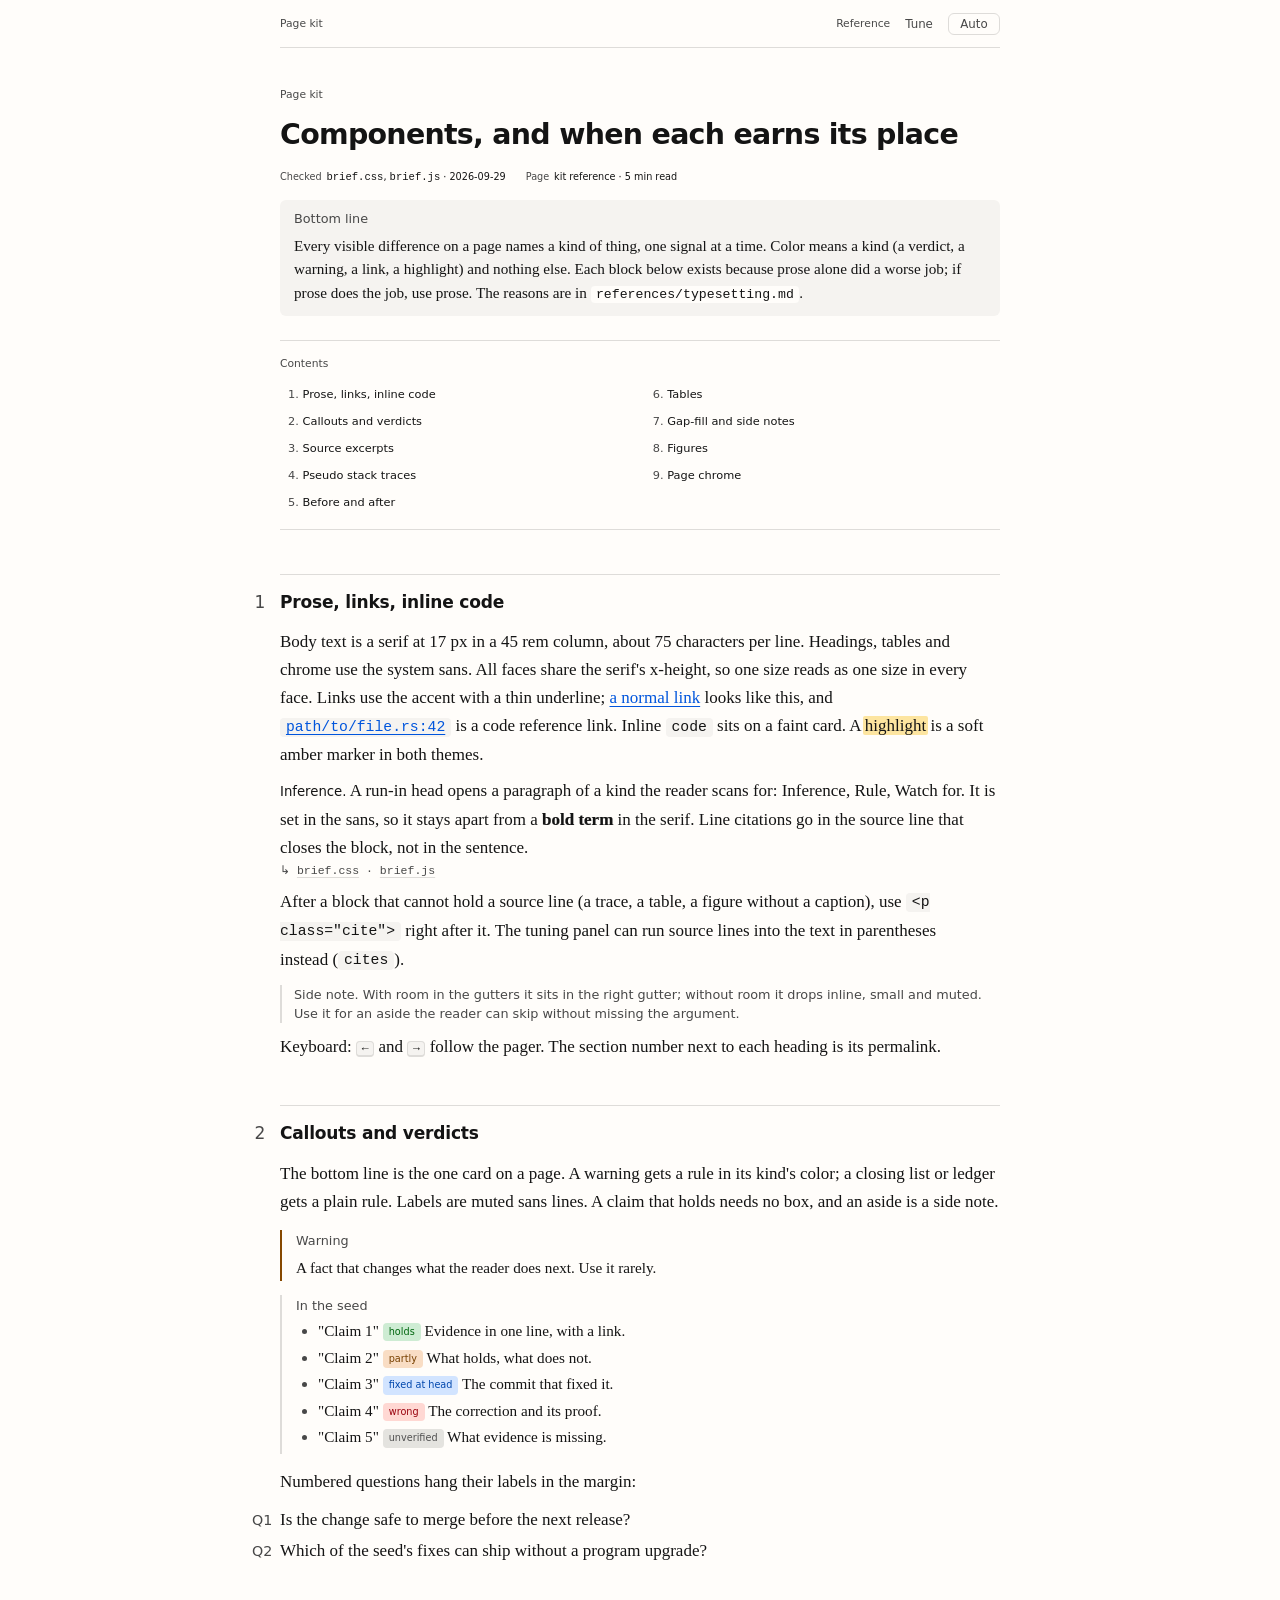
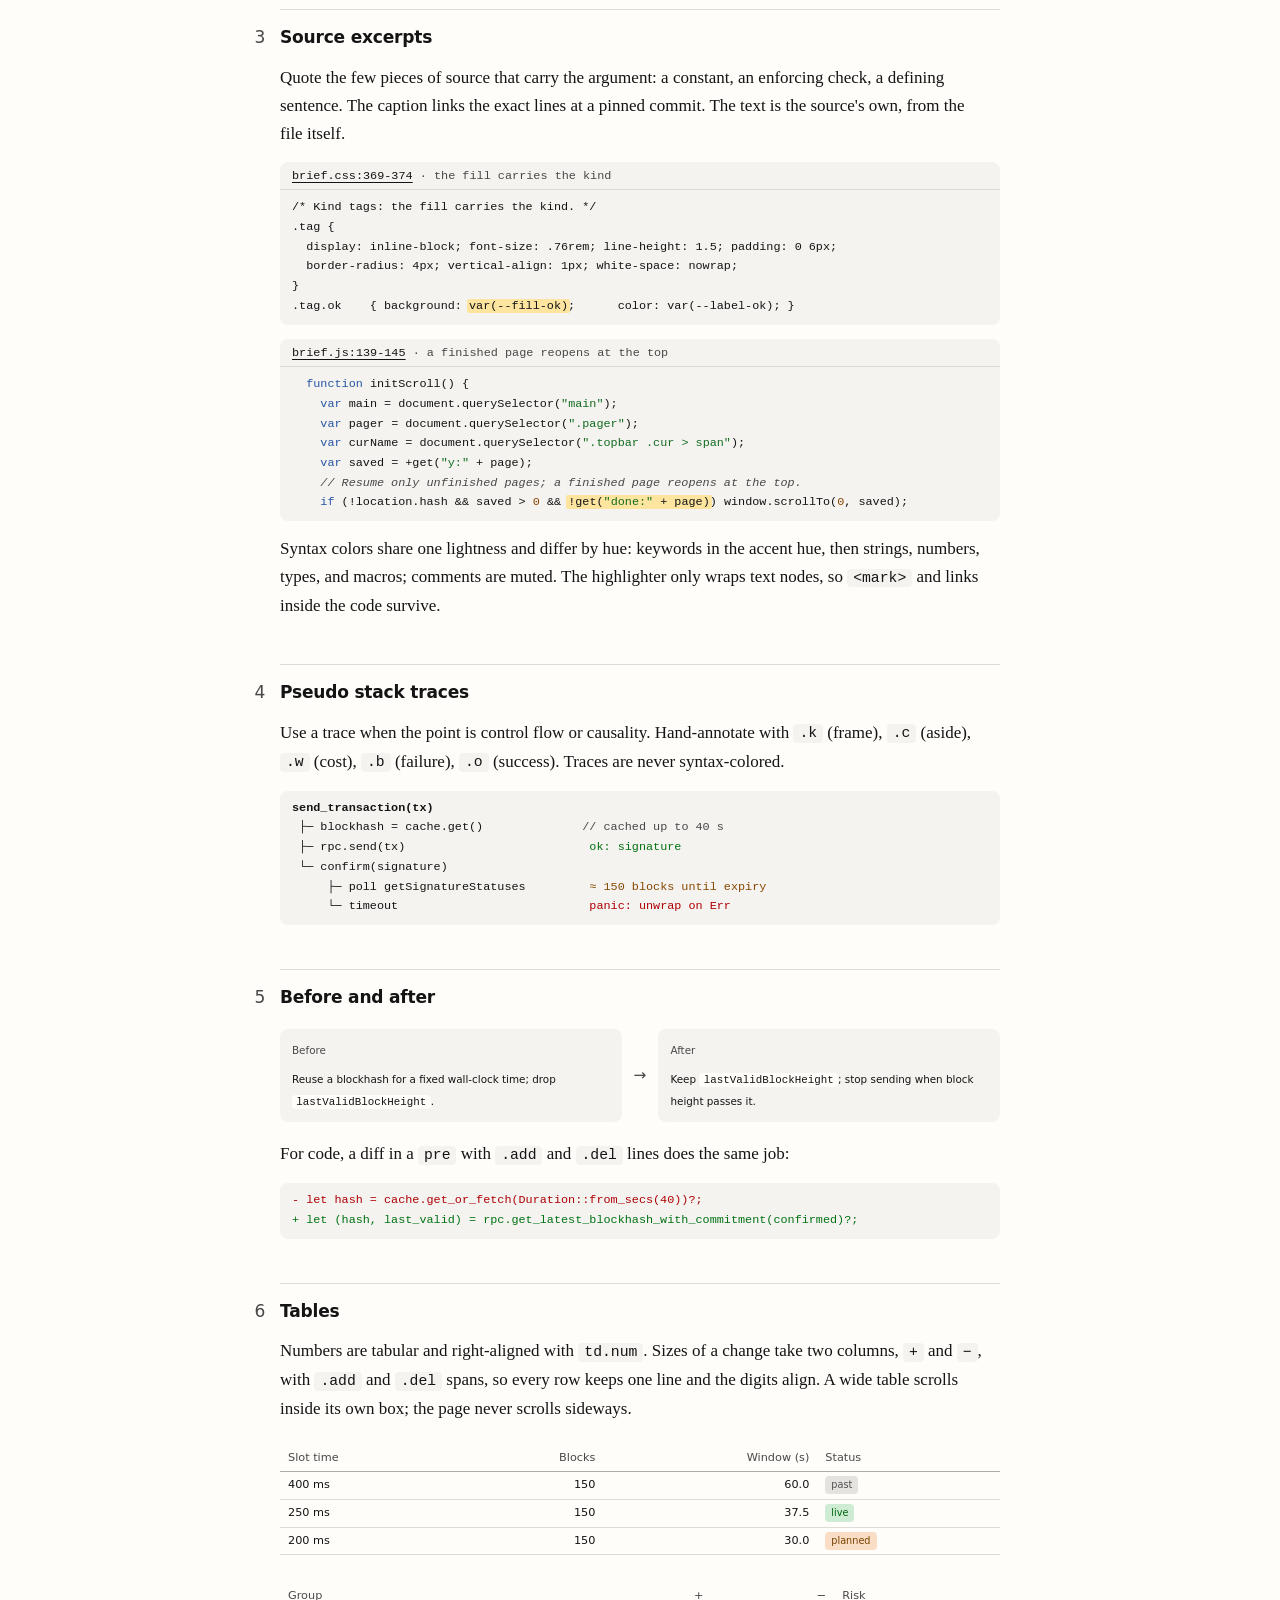
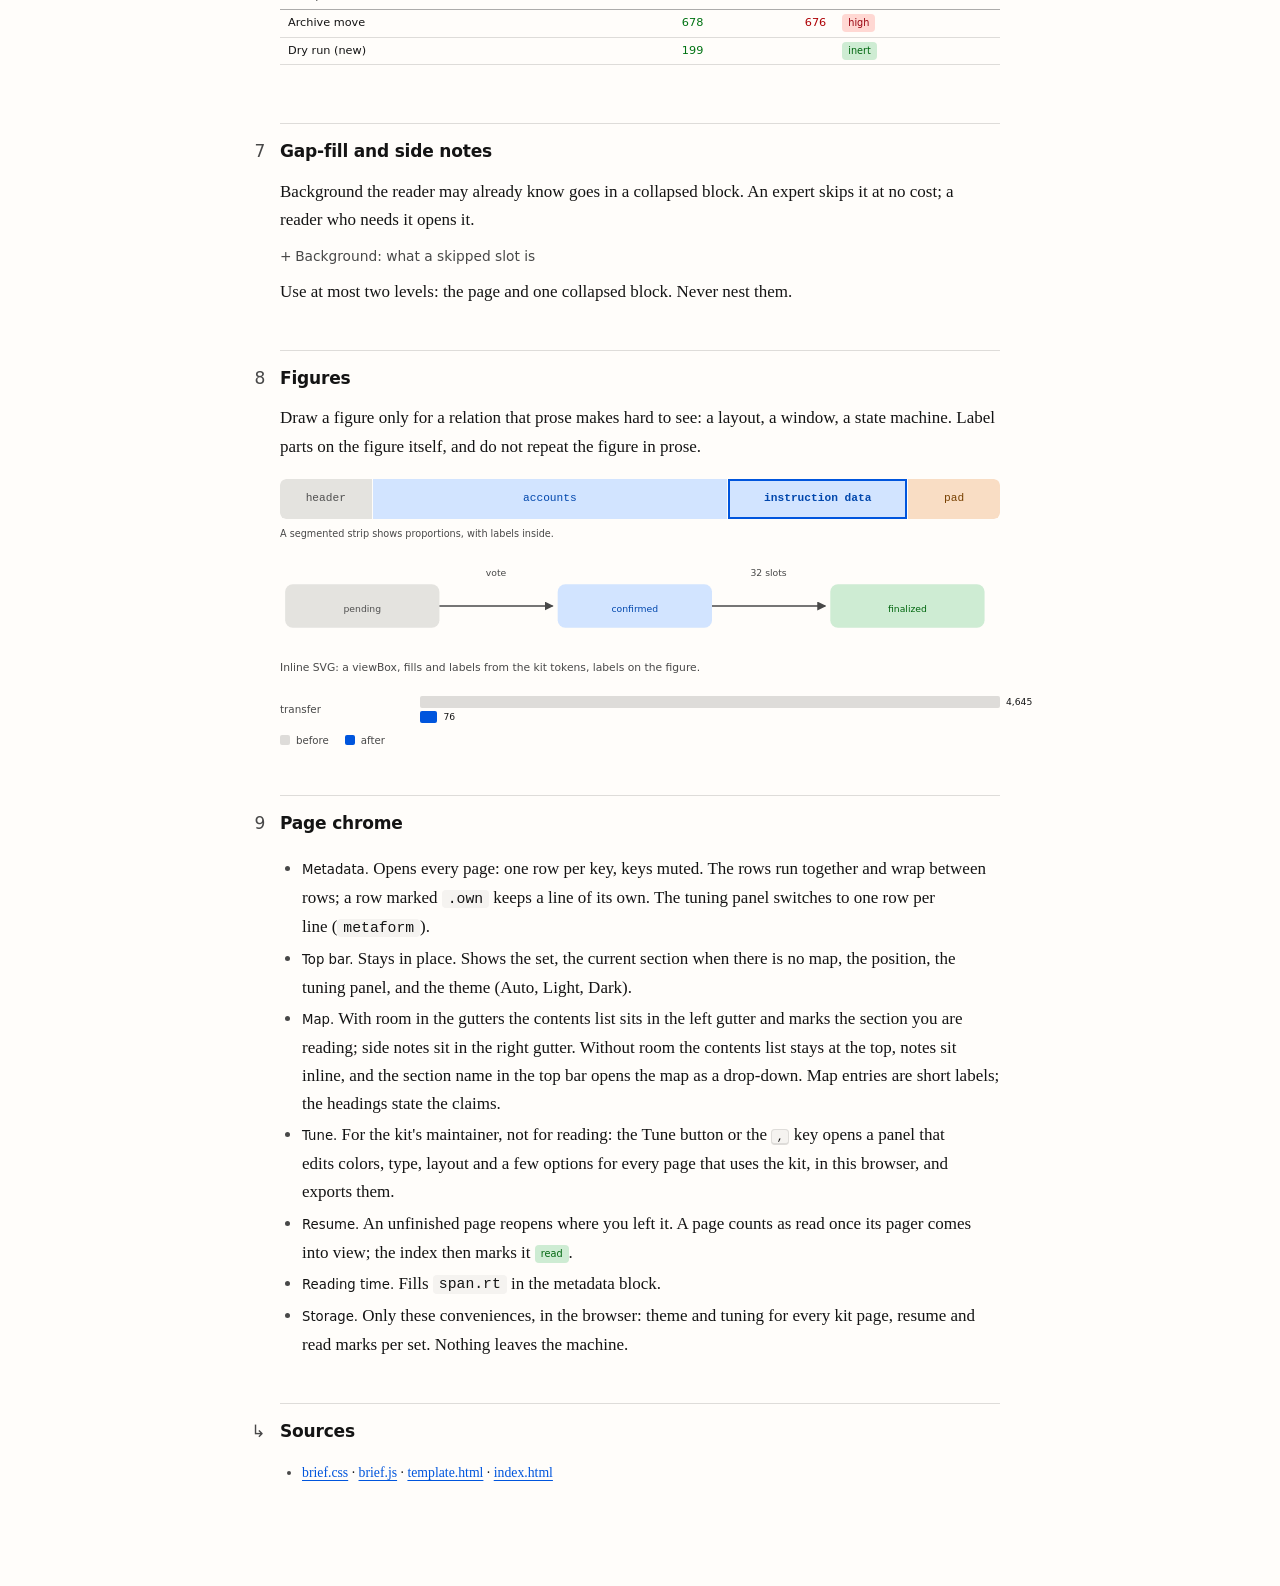
==== commit 0d8613aa: "Rework briefing around end goals, a typesetting reference, and a page kit Feedback from the first PR" ====
--- a/agents/skills/briefing/assets/components.html
+++ b/agents/skills/briefing/assets/components.html
@@ -10,17 +10,20 @@
 <body>
 <main>
 <div class="topbar">
-  <a href="components.html">Brief kit</a>
+  <a href="components.html">Page kit</a>
   <span>Reference <button class="theme-toggle" type="button" aria-label="Theme">Auto</button></span>
 </div>
 
-<div class="kicker">Kit reference</div>
+<div class="kicker">Page kit</div>
 <h1>Components, and when each earns its place</h1>
-<p class="meta">Checked against <code>brief.css</code> and <code>brief.js</code> in this kit on 2026-09-28.</p>
+<dl class="meta">
+  <div><dt>Checked</dt><dd><code>brief.css</code>, <code>brief.js</code> · 2026-09-29</dd></div>
+  <div><dt>Page</dt><dd>kit reference · <span class="rt"></span></dd></div>
+</dl>
 
 <div class="callout tldr">
   <div class="callout-title">Bottom line</div>
-  <p>A page has one column, one accent, and no motion. Color means a verdict, a warning, or a highlight, and nothing else. Every block below exists because prose alone did a worse job in a real brief. If prose does the job, use prose.</p>
+  <p>Every visible difference on a page names a kind of thing, one signal at a time. Color means a kind (a verdict, a warning, a link, a highlight) and nothing else. Each block below exists because prose alone did a worse job; if prose does the job, use prose. The reasons are in <code>references/typesetting.md</code>.</p>
 </div>
 
 <nav class="toc"><b>Contents</b><ol>
@@ -36,28 +39,30 @@
 </ol></nav>
 
 <h2 id="prose"><span class="n">1</span>Prose, links, inline code</h2>
-<p>Body text is a serif at 17 px in a 45 rem column, about 75 characters per line. Headings, tables and chrome use the system sans. Links use the accent with a thin underline; <a href="https://github.com/rust-lang/rust">a normal link</a> looks like this, and <a href="#excerpt"><code>path/to/file.rs:42</code></a> is a code reference link. Inline <code>code</code> sits on a faint card. A <mark>highlight</mark> is a soft amber marker in both themes.</p>
-<aside class="side">Side note. With room in the gutters it sits in the right gutter; without room it drops inline, small and muted. Use it for an aside the reader can skip without losing the thread.</aside>
+<p>Body text is a serif at 17 px in a 45 rem column, about 75 characters per line. Headings, tables and chrome use the system sans. All faces share the serif's x-height, so one size reads as one size in every face. Links use the accent with a thin underline; <a href="https://github.com/rust-lang/rust">a normal link</a> looks like this, and <a href="#excerpt"><code>path/to/file.rs:42</code></a> is a code reference link. Inline <code>code</code> sits on a faint card. A <mark>highlight</mark> is a soft amber marker in both themes.</p>
+<p><span class="rh">Inference.</span> A run-in head opens a paragraph of a kind the reader scans for: Inference, Rule, Watch for. It is set in the sans, so it stays apart from a <b>bold term</b> in the serif. Line citations go in the source line that closes the block, not in the sentence. <span class="cite"><a href="brief.css">brief.css</a> · <a href="brief.js">brief.js</a></span></p>
+<p>After a block that cannot hold a source line (a trace, a table, a figure without a caption), use <code>&lt;p class="cite"&gt;</code> right after it. The tuning panel can run source lines into the text in parentheses instead (<code>cites</code>).</p>
+<aside class="side">Side note. With room in the gutters it sits in the right gutter; without room it drops inline, small and muted. Use it for an aside the reader can skip without missing the argument.</aside>
 <p>Keyboard: <kbd>←</kbd> and <kbd>→</kbd> follow the pager. The section number next to each heading is its permalink.</p>
 
 <h2 id="callouts"><span class="n">2</span>Callouts and verdicts</h2>
-<p>A callout is a neutral card with one colored rule and one colored label. The color names the kind; the card never changes, so a page with six callouts still reads as one surface.</p>
+<p>The bottom line is the one card on a page. A warning gets a rule in its kind's color; a closing list or ledger gets a plain rule. Labels are muted sans lines. A claim that holds needs no box, and an aside is a side note.</p>
 
 <div class="callout warn">
   <div class="callout-title">Warning</div>
-  <p>A fact that changes what the reader does next. At most one or two per page.</p>
+  <p>A fact that changes what the reader does next. Use it rarely.</p>
 </div>
 <div class="callout report">
   <div class="callout-title">In the seed</div>
   <ul>
-    <li><b>Claim 1</b> <span class="tag ok">holds</span> <span class="ev">Evidence in one line, with a link.</span></li>
-    <li><b>Claim 2</b> <span class="tag warn">partly</span> <span class="ev">What holds, what does not.</span></li>
-    <li><b>Claim 3</b> <span class="tag info">fixed at head</span> <span class="ev">The commit that fixed it.</span></li>
-    <li><b>Claim 4</b> <span class="tag bad">wrong</span> <span class="ev">The correction and its proof.</span></li>
-    <li><b>Claim 5</b> <span class="tag muted">unverified</span> <span class="ev">What evidence is missing.</span></li>
+    <li>"Claim 1" <span class="tag ok">holds</span> <span class="ev">Evidence in one line, with a link.</span></li>
+    <li>"Claim 2" <span class="tag warn">partly</span> <span class="ev">What holds, what does not.</span></li>
+    <li>"Claim 3" <span class="tag info">fixed at head</span> <span class="ev">The commit that fixed it.</span></li>
+    <li>"Claim 4" <span class="tag bad">wrong</span> <span class="ev">The correction and its proof.</span></li>
+    <li>"Claim 5" <span class="tag muted">unverified</span> <span class="ev">What evidence is missing.</span></li>
   </ul>
 </div>
-<p>Decision questions go on page 1 and each gets its answer somewhere in the set:</p>
+<p>Numbered questions hang their labels in the margin:</p>
 <ol class="questions">
   <li>Is the change safe to merge before the next release?</li>
   <li>Which of the seed's fixes can ship without a program upgrade?</li>
@@ -65,17 +70,16 @@
 
 <h2 id="excerpt"><span class="n">3</span>Source excerpts</h2>
 <p>Quote the few pieces of source that carry the argument: a constant, an enforcing check, a defining sentence. The caption links the exact lines at a pinned commit. The text is the source's own, from the file itself.</p>
-<figure class="excerpt"><figcaption><a href="brief.css">brief.css:331-337</a> · verdict tags use a fixed vocabulary</figcaption><pre>/* Verdict tags. Fixed vocabulary: holds, partly, fixed at head, wrong, unverified. */
+<figure class="excerpt"><figcaption><a href="brief.css">brief.css:369-374</a> · the fill carries the kind</figcaption><pre>/* Kind tags: the fill carries the kind. */
 .tag {
-  display: inline-block; font-size: .66rem; font-weight: 700; line-height: 1.6;
-  letter-spacing: .05em; text-transform: uppercase; padding: 0 7px;
+  display: inline-block; font-size: .76rem; line-height: 1.5; padding: 0 6px;
   border-radius: 4px; vertical-align: 1px; white-space: nowrap;
 }
 .tag.ok    { background: <mark>var(--fill-ok)</mark>;      color: var(--label-ok); }</pre></figure>
-<figure class="excerpt"><figcaption><a href="brief.js">brief.js:126-132</a> · a finished page reopens at the top</figcaption><pre>  function initScroll() {
+<figure class="excerpt"><figcaption><a href="brief.js">brief.js:139-145</a> · a finished page reopens at the top</figcaption><pre>  function initScroll() {
     var main = document.querySelector("main");
     var pager = document.querySelector(".pager");
-    var curName = document.querySelector(".topbar .cur");
+    var curName = document.querySelector(".topbar .cur &gt; span");
     var saved = +get("y:" + page);
     // Resume only unfinished pages; a finished page reopens at the top.
     if (!location.hash &amp;&amp; saved &gt; 0 &amp;&amp; <mark>!get("done:" + page)</mark>) window.scrollTo(0, saved);</pre></figure>
@@ -101,13 +105,18 @@
 <span class="add">+ let (hash, last_valid) = rpc.get_latest_blockhash_with_commitment(confirmed)?;</span></pre>
 
 <h2 id="tables"><span class="n">6</span>Tables</h2>
-<p>Numbers are tabular and right-aligned with <code>td.num</code>. A wide table scrolls inside its own box; the page never scrolls sideways.</p>
+<p>Numbers are tabular and right-aligned with <code>td.num</code>. Sizes of a change take two columns, <code>+</code> and <code>−</code>, with <code>.add</code> and <code>.del</code> spans, so every row keeps one line and the digits align. A wide table scrolls inside its own box; the page never scrolls sideways.</p>
 <div class="table-wrap"><table>
   <tr><th>Slot time</th><th class="num">Blocks</th><th class="num">Window (s)</th><th>Status</th></tr>
   <tr><td>400 ms</td><td class="num">150</td><td class="num">60.0</td><td><span class="tag muted">past</span></td></tr>
   <tr><td>250 ms</td><td class="num">150</td><td class="num">37.5</td><td><span class="tag ok">live</span></td></tr>
   <tr><td>200 ms</td><td class="num">150</td><td class="num">30.0</td><td><span class="tag warn">planned</span></td></tr>
 </table></div>
+<table>
+  <tr><th>Group</th><th class="num">+</th><th class="num">−</th><th>Risk</th></tr>
+  <tr><td>Archive move</td><td class="num"><span class="add">678</span></td><td class="num"><span class="del">676</span></td><td><span class="tag bad">high</span></td></tr>
+  <tr><td>Dry run (new)</td><td class="num"><span class="add">199</span></td><td class="num"></td><td><span class="tag ok">inert</span></td></tr>
+</table>
 
 <h2 id="more"><span class="n">7</span>Gap-fill and side notes</h2>
 <p>Background the reader may already know goes in a collapsed block. An expert skips it at no cost; a reader who needs it opens it.</p>
@@ -124,7 +133,7 @@
   <div class="s2" style="flex:2">instruction data</div>
   <div class="sw" style="flex:1">pad</div>
 </div>
-<p class="meta" style="margin-top:0">A segmented strip: proportions at a glance, labels inside.</p>
+<p class="meta" style="margin-top:0">A segmented strip shows proportions, with labels inside.</p>
 <figure>
 <svg class="fig" viewBox="0 0 560 70" role="img" aria-label="State machine: pending, then confirmed after a vote, then finalized after 32 slots">
   <rect x="4" y="18" width="120" height="34" rx="6" style="fill:var(--fill-neutral)"/>
@@ -148,12 +157,13 @@
 
 <h2 id="chrome"><span class="n">9</span>Page chrome</h2>
 <ul>
-  <li><b>Top bar.</b> Stays in place. Shows the set, the current section when there is no map, the position, the tuning panel, and the theme (Auto, Light, Dark).</li>
-  <li><b>Map.</b> With room in the gutters the contents list sits in the left gutter and marks the section you are reading; side notes sit in the right gutter. Without room the contents list stays at the top and notes sit inline.</li>
-  <li><b>Tune.</b> The Tune button or the <kbd>,</kbd> key opens a panel that edits colors, type, layout and options for every page that uses the kit, in this browser, and exports them.</li>
-  <li><b>Resume.</b> An unfinished page reopens where you left it. A page counts as read once its pager comes into view; the index then marks it <span class="tag ok">read</span>.</li>
-  <li><b>Reading time.</b> Added to the first meta line.</li>
-  <li><b>Storage.</b> Only these conveniences, in the browser: theme and tuning for every kit page, resume and read marks per set. Nothing leaves the machine.</li>
+  <li><span class="rh">Metadata.</span> Opens every page: one row per key, keys muted. The rows run together and wrap between rows; a row marked <code>.own</code> keeps a line of its own. The tuning panel switches to one row per line (<code>metaform</code>).</li>
+  <li><span class="rh">Top bar.</span> Stays in place. Shows the set, the current section when there is no map, the position, the tuning panel, and the theme (Auto, Light, Dark).</li>
+  <li><span class="rh">Map.</span> With room in the gutters the contents list sits in the left gutter and marks the section you are reading; side notes sit in the right gutter. Without room the contents list stays at the top, notes sit inline, and the section name in the top bar opens the map as a drop-down. Map entries are short labels; the headings state the claims.</li>
+  <li><span class="rh">Tune.</span> For the kit's maintainer, not for reading: the Tune button or the <kbd>,</kbd> key opens a panel that edits colors, type, layout and a few options for every page that uses the kit, in this browser, and exports them.</li>
+  <li><span class="rh">Resume.</span> An unfinished page reopens where you left it. A page counts as read once its pager comes into view; the index then marks it <span class="tag ok">read</span>.</li>
+  <li><span class="rh">Reading time.</span> Fills <code>span.rt</code> in the metadata block.</li>
+  <li><span class="rh">Storage.</span> Only these conveniences, in the browser: theme and tuning for every kit page, resume and read marks per set. Nothing leaves the machine.</li>
 </ul>
 
 <h2 id="sources"><span class="n">↳</span>Sources</h2>
--- a/agents/skills/briefing/assets/brief.css
+++ b/agents/skills/briefing/assets/brief.css
@@ -1,10 +1,9 @@
-/* brief.css: shared styles for a brief page set. Pages link this file
+/* brief.css: styles for the page kit (README.md). Pages link this file
    relatively. No build step, no external requests, works on file://.
 
-   Design rules: one column, one accent, no motion, no decoration. Color
-   carries meaning (kind, verdict, warning, highlight) or nothing.
-
-   Color roles. Every color is OKLCH. Each role has ONE lightness (L) per
+   Every choice here follows ../references/typesetting.md.
+
+   Color roles. Every color is OKLCH. Each role has one lightness (L) per
    theme; hue alone names the kind within a role, and emphasis inside a
    role comes from weight or an outline, never from a different L.
 
@@ -19,63 +18,64 @@
      mark     highlighter behind text                 page + Δ         mark
      text     body text                               --l-fg (base)    paper
      muted    secondary text                          text + Δ         paper
-     accent   links, map marker, emphasis lines       --l-accent (base) accent
-     signal   callout rules and labels, trace notes   accent + Δ       by kind
+     accent   links, figure emphasis                  --l-accent (base) accent
+     signal   warning rules, trace notes, diff lines  accent + Δ       ok/warn/bad
      code     syntax tokens                           accent + Δ       by kind
      label    text on a fill                          fill + Δ         by kind
 
    Kinds: accent, ok, warn, bad, neutral (neutral = paper hue at ink
-   chroma). A delta (--d-*, --dc-*) is signed and relative to its base, so
-   moving a base moves everything tied to it, and each role's contrast with
-   its surface stays put. The tuning panel (brief-tune.js, key ",") edits
-   these values live and shows the WCAG contrast of each pair.
-
-   Options: blocks marked "Option" below switch on html[data-o-NAME]. No
-   attribute means the default. brief.js sets them from the reader's saved
-   tuning; the tuning panel lists them. */
+   chroma); the signal role has ok, warn, and bad only. A delta (--d-*,
+   --dc-*) is signed and relative to its base, so moving a base moves
+   everything tied to it, and each role's contrast with its surface holds.
+   The tuning panel (brief-tune.js, key ",") edits these values live and
+   shows the WCAG contrast of each pair.
+
+   Caps. A colored role may carry --cap-ROLE (--cap-sig-ok, --cap-syn-num,
+   …), a ceiling on its chroma alone. The panel's "fit P3" sets one only
+   where the shared chroma would put that role, at its L and hue, outside
+   Display P3. No cap, no ceiling.
+
+   Themes. brief.js sets html[data-theme] to the theme in effect (the
+   reader's choice, else the system's) before first paint, so one block
+   per theme suffices. Without brief.js, pages render light. */
 
 :root {
-  color-scheme: light dark;
+  color-scheme: light;
 
   /* Hues (degrees). */
-  --h-accent: 259.7;  --h-mark: 90.6;
+  --h-accent: 260;  --h-mark: 91;
   --h-ok: 150;    --h-warn: 65;     --h-bad: 27;
   --h-str: 145;   --h-num: 60;      --h-ty: 230;   --h-mac: 100;
 
   /* Light theme. */
-  --l-bg: .9549;    --c-paper: .0118;  --h-paper: 85;
-  --d-card: -.052;  --d-rule: -.102;   --d-fill: -.09;   --d-mark: -.072;
-  --c-fill: .036;   --c-mark: .09;
-  --l-fg: .27;      --c-ink: .012;     --d-muted: .21;
-  --l-accent: .50;  --c-accent: .19;
-  --d-sig: -.03;    --dc-sig: -.07;
+  --l-bg: .995;     --c-paper: .005;   --h-paper: 85;
+  --d-card: -.03;   --d-rule: -.10;    --d-fill: -.08;   --d-mark: -.07;
+  --c-fill: .046;   --c-mark: .09;
+  --l-fg: .19;      --c-ink: 0;        --d-muted: .21;
+  --l-accent: .50;  --c-accent: .221;
+  --d-sig: -.035;   --dc-sig: -.02;
   --d-syn: -.035;   --dc-syn: -.085;
-  --d-label: -.425; --dc-label: -.085;
-}
-@media (prefers-color-scheme: dark) {
-  :root:not([data-theme="light"]) {
-    --l-bg: .156;     --c-paper: .0098;  --h-paper: 29;
-    --d-card: .0473;  --d-rule: .1368;   --d-fill: .1152;  --d-mark: .1567;
-    --c-fill: .0688;  --c-mark: .05;
-    --l-fg: .869;     --c-ink: .0124;    --d-muted: -.2219;
-    --l-accent: .6931; --c-accent: .142;
-    --d-sig: 0;       --dc-sig: .005;
-    --d-syn: .03;     --dc-syn: -.01;
-    --d-label: .4435; --dc-label: -.0424;
-  }
+  --d-label: -.485; --dc-label: -.047;
+  --bold-x: .012em;
+}
+/* Light-theme caps. Not in :root, which the dark theme inherits. */
+:root:not([data-theme="dark"]) {
+  --cap-sig-ok: .179;   --cap-sig-warn: .12;   --cap-fill-accent: .045;
+  --cap-label-ok: .166; --cap-label-warn: .111;
+  --cap-syn-num: .125;  --cap-syn-ty: .122;    --cap-syn-mac: .112;
 }
 :root[data-theme="dark"] {
-  --l-bg: .156;     --c-paper: .0098;  --h-paper: 29;
-  --d-card: .0473;  --d-rule: .1368;   --d-fill: .1152;  --d-mark: .1567;
-  --c-fill: .0688;  --c-mark: .05;
-  --l-fg: .869;     --c-ink: .0124;    --d-muted: -.2219;
-  --l-accent: .6931; --c-accent: .142;
+  color-scheme: dark;
+  --l-bg: .155;     --c-paper: .01;    --h-paper: 29;
+  --d-card: .045;   --d-rule: .135;    --d-fill: .115;   --d-mark: .155;
+  --c-fill: .069;   --c-mark: .05;
+  --l-fg: .87;      --c-ink: .012;     --d-muted: -.22;
+  --l-accent: .695; --c-accent: .142;
   --d-sig: 0;       --dc-sig: .005;
   --d-syn: .03;     --dc-syn: -.01;
-  --d-label: .4435; --dc-label: -.0424;
-}
-:root[data-theme="light"] { color-scheme: light; }
-:root[data-theme="dark"]  { color-scheme: dark; }
+  --d-label: .445;  --dc-label: -.042;
+  --bold-x: .02em;
+}
 
 :root {
   /* Derived lightness and chroma, one per role. */
@@ -96,43 +96,37 @@
   --card:    oklch(var(--l-card) var(--c-paper) var(--h-paper));
   --code-bg: var(--card);
   --rule:    oklch(var(--l-rule) var(--c-paper) var(--h-paper));
-  --mark-bg: oklch(var(--l-mark) var(--c-mark) var(--h-mark));
+  --mark-bg: oklch(var(--l-mark) min(var(--c-mark), var(--cap-mark, 1)) var(--h-mark));
 
   /* text, muted, accent */
   --fg:      oklch(var(--l-fg) var(--c-ink) var(--h-paper));
   --muted:   oklch(var(--l-muted) var(--c-ink) var(--h-paper));
-  --accent:  oklch(var(--l-accent) var(--c-accent) var(--h-accent));
+  --accent:  oklch(var(--l-accent) min(var(--c-accent), var(--cap-accent, 1)) var(--h-accent));
 
   /* signal, by kind */
-  --sig-accent:  oklch(var(--l-sig) var(--c-sig) var(--h-accent));
-  --sig-neutral: oklch(var(--l-sig) var(--c-ink) var(--h-paper));
-  --ok:          oklch(var(--l-sig) var(--c-sig) var(--h-ok));
-  --warn:        oklch(var(--l-sig) var(--c-sig) var(--h-warn));
-  --bad:         oklch(var(--l-sig) var(--c-sig) var(--h-bad));
+  --ok:          oklch(var(--l-sig) min(var(--c-sig), var(--cap-sig-ok, 1)) var(--h-ok));
+  --warn:        oklch(var(--l-sig) min(var(--c-sig), var(--cap-sig-warn, 1)) var(--h-warn));
+  --bad:         oklch(var(--l-sig) min(var(--c-sig), var(--cap-sig-bad, 1)) var(--h-bad));
 
   /* fill and label, by kind */
-  --fill-accent:   oklch(var(--l-fill) var(--c-fill) var(--h-accent));
+  --fill-accent:   oklch(var(--l-fill) min(var(--c-fill), var(--cap-fill-accent, 1)) var(--h-accent));
   --fill-neutral:  oklch(var(--l-fill) var(--c-paper) var(--h-paper));
-  --fill-ok:       oklch(var(--l-fill) var(--c-fill) var(--h-ok));
-  --fill-warn:     oklch(var(--l-fill) var(--c-fill) var(--h-warn));
-  --fill-bad:      oklch(var(--l-fill) var(--c-fill) var(--h-bad));
-  --label-accent:  oklch(var(--l-label) var(--c-label) var(--h-accent));
+  --fill-ok:       oklch(var(--l-fill) min(var(--c-fill), var(--cap-fill-ok, 1)) var(--h-ok));
+  --fill-warn:     oklch(var(--l-fill) min(var(--c-fill), var(--cap-fill-warn, 1)) var(--h-warn));
+  --fill-bad:      oklch(var(--l-fill) min(var(--c-fill), var(--cap-fill-bad, 1)) var(--h-bad));
+  --label-accent:  oklch(var(--l-label) min(var(--c-label), var(--cap-label-accent, 1)) var(--h-accent));
   --label-neutral: oklch(var(--l-label) var(--c-ink) var(--h-paper));
-  --label-ok:      oklch(var(--l-label) var(--c-label) var(--h-ok));
-  --label-warn:    oklch(var(--l-label) var(--c-label) var(--h-warn));
-  --label-bad:     oklch(var(--l-label) var(--c-label) var(--h-bad));
+  --label-ok:      oklch(var(--l-label) min(var(--c-label), var(--cap-label-ok, 1)) var(--h-ok));
+  --label-warn:    oklch(var(--l-label) min(var(--c-label), var(--cap-label-warn, 1)) var(--h-warn));
+  --label-bad:     oklch(var(--l-label) min(var(--c-label), var(--cap-label-bad, 1)) var(--h-bad));
 
   /* code, by kind; keywords take the accent hue */
-  --syn-kw:  oklch(var(--l-syn) var(--c-syn) var(--h-accent));
-  --syn-str: oklch(var(--l-syn) var(--c-syn) var(--h-str));
-  --syn-num: oklch(var(--l-syn) var(--c-syn) var(--h-num));
-  --syn-ty:  oklch(var(--l-syn) var(--c-syn) var(--h-ty));
-  --syn-mac: oklch(var(--l-syn) var(--c-syn) var(--h-mac));
-
-  /* Aliases kept for pages written against older names. */
-  --accent-soft: var(--fill-accent);
-  --ok-soft: var(--fill-ok);  --warn-soft: var(--fill-warn);  --bad-soft: var(--fill-bad);
-  --info: var(--accent);  --info-soft: var(--fill-accent);
+  --syn-kw:  oklch(var(--l-syn) min(var(--c-syn), var(--cap-syn-kw, 1)) var(--h-accent));
+  --syn-str: oklch(var(--l-syn) min(var(--c-syn), var(--cap-syn-str, 1)) var(--h-str));
+  --syn-num: oklch(var(--l-syn) min(var(--c-syn), var(--cap-syn-num, 1)) var(--h-num));
+  --syn-ty:  oklch(var(--l-syn) min(var(--c-syn), var(--cap-syn-ty, 1)) var(--h-ty));
+  --syn-mac: oklch(var(--l-syn) min(var(--c-syn), var(--cap-syn-mac, 1)) var(--h-mac));
+
   /* Data marks in bar charts: neutral = rule, emphasis = accent. */
   --bar-old: var(--rule);
   --bar-new: var(--accent);
@@ -170,20 +164,28 @@
 /* One pixel short of the bar, so a section reached by anchor tucks its rule
    under the bar's own hairline. */
 html { -webkit-text-size-adjust: 100%; scroll-padding-top: calc(var(--bar-h) - 1px); }
+/* Perceptual size. from-font resolves to the body face's x-height ratio,
+   and every face inherits that number, so sans and mono set at a size show
+   the same x-height as the serif at that size. A size below 1em means
+   "smaller than the text", never a correction for a face. */
+html { font-family: var(--body); font-size-adjust: from-font; }
 body {
   margin: 0; background: var(--bg); color: var(--fg);
   font-size: var(--text); line-height: var(--leading); font-family: var(--body);
   font-kerning: normal; text-rendering: optimizeLegibility;
+  /* Grayscale antialiasing. Without it macOS thickens light-on-dark glyphs,
+     and regular serif text reads close to bold. */
+  -webkit-font-smoothing: antialiased; -moz-osx-font-smoothing: grayscale;
 }
 main { max-width: calc(var(--col) + 32px); margin: 0 auto; padding: 0 16px 96px; }
 
 h1, h2, h3, h4, table, nav, figcaption, summary, .sans, .kicker, .meta,
-.needs, .callout-title, .topbar, .pager, .tag, .cards, .part-title {
+.callout-title, .topbar, .pager, .tag, .cards, .part-title {
   font-family: var(--sans);
 }
-h1 { font-size: 2.1rem; line-height: 1.15; margin: 10px 0 12px; letter-spacing: -0.02em; font-weight: 600; }
+h1 { font-size: 2.2rem; line-height: 1.15; margin: 10px 0 12px; letter-spacing: -0.02em; font-weight: 600; }
 h2 {
-  font-size: 1.25rem; line-height: 1.3; margin: 44px 0 12px; padding-top: 14px;
+  font-size: 1.32rem; line-height: 1.3; margin: 44px 0 12px; padding-top: 14px;
   border-top: 1px solid var(--rule); letter-spacing: -0.01em; font-weight: 600;
 }
 /* Section numbers: inline with a tight gap; hanging left of the text edge
@@ -197,9 +199,23 @@
   position: absolute; right: 100%; margin-right: 0; padding-right: .7em;
 }
 h2 a.n:hover { color: var(--accent); }
-h3 { font-size: 1.02rem; margin: 28px 0 6px; }
+h3 { font-size: 1.08rem; margin: 28px 0 6px; }
 p { margin: 8px 0; }
-b, strong { font-weight: 650; }
+/* Balanced lines in headings, no one-word last line in prose. */
+h1, h2, h3, h4 { text-wrap: balance; }
+p, li, dd, figcaption { text-wrap: pretty; }
+/* Serif bold. Iowan and Charter ship Roman, Bold, and Black only: Bold sits
+   too close to Roman on screen, most of all light on dark, and Black is too
+   heavy. A hairline stroke (--bold-x, per theme) sets the weight between
+   them. Sans contexts keep a plain semibold. */
+b, strong { font-weight: 700; -webkit-text-stroke: var(--bold-x) currentColor; }
+:is(h1, h2, h3, h4, table, nav, figcaption, summary, .sans, .kicker, .meta,
+    .callout-title, .topbar, .pager, .tag, .cards, .part-title, .side,
+    .flow, .bars) :is(b, strong),
+html[data-o-font="sans"] :is(b, strong) { font-weight: 650; -webkit-text-stroke: 0; }
+/* Run-in head: the label that opens a paragraph ("Inference.", "Watch
+   for."). The sans face is its one signal. */
+.rh { font-family: var(--sans); }
 ul, ol { padding-left: 22px; }
 li { margin: 3px 0; }
 li::marker { color: var(--muted); }
@@ -209,24 +225,34 @@
 a:hover { text-decoration-thickness: 2px; }
 :focus-visible { outline: 2px solid var(--accent); outline-offset: 2px; border-radius: 2px; }
 
-.kicker {
-  color: var(--muted); font-size: .76rem; font-weight: 600;
-  letter-spacing: .08em; text-transform: uppercase; margin-top: 36px;
-}
-.meta { color: var(--muted); font-size: .84rem; line-height: 1.5; }
-.needs { color: var(--muted); font-size: .84rem; margin: 6px 0 0; }
-.needs a { color: var(--fg); }
+.kicker { color: var(--muted); font-size: .8rem; margin-top: 36px; }
+.meta { color: var(--muted); font-size: .76rem; line-height: 1.5; }
+
+/* Page metadata, one row per key:
+     <dl class="meta"><div><dt>Pins</dt><dd>…</dd></div> … </dl>
+   The rows run together and wrap between rows, not inside one; the key
+   separates them. A row marked .own takes a line of its own. Option
+   metaform=grid sets one row per line instead. */
+dl.meta { display: flex; flex-wrap: wrap; gap: 2px 20px; margin: 2px 0; }
+dl.meta > div { max-width: 100%; }
+dl.meta > div > * { display: inline; }
+dl.meta > div.own { flex-basis: 100%; }
+dl.meta dt { margin-right: .4em; align-self: baseline; }
+dl.meta dd { margin: 0; align-self: baseline; color: var(--fg); }
+dl.meta a { color: inherit; text-decoration-color: var(--rule); }
+dl.meta a:hover { color: var(--accent); text-decoration-color: currentColor; }
+dl.meta :not(pre) > code { background: transparent; padding: 0; }
 
 /* ---------------------------------------------------------------- code */
 
-code, pre, kbd { font-family: var(--mono); font-size: .84em; }
+code, pre, kbd { font-family: var(--mono); }
 :not(pre) > code {
   background: var(--code-bg); padding: .08em .35em; border-radius: 4px;
   overflow-wrap: anywhere;
 }
 a > code { color: inherit; }
-/* On a card surface, inline code steps back to the page color. */
-.callout :not(pre) > code, .cards code, .flow code, details.more code { background: var(--bg); }
+/* On a card surface, inline code uses the page color. */
+.callout.tldr :not(pre) > code, .flow code { background: var(--bg); }
 pre {
   background: var(--code-bg); padding: 8px 12px; border-radius: 8px;
   overflow-x: auto; font-size: .8em; line-height: 1.45; margin: 14px 0; tab-size: 4;
@@ -237,7 +263,7 @@
 }
 
 /* Trace annotations, written by hand in <pre> blocks:
-   .k heading   .c aside   .w cost/warning   .b failure   .o success
+   .k frame     .c aside   .w cost/warning   .b failure   .o success
    .add / .del  diff lines */
 pre .k   { color: var(--fg); font-weight: 700; }
 pre .c   { color: var(--muted); }
@@ -274,6 +300,22 @@
 figure.excerpt pre { margin: 0; background: transparent; border-radius: 0; }
 figure.excerpt blockquote { margin: 0; padding: 10px 14px; font-size: .95rem; }
 
+/* Source line: the citations for the block it closes, so the prose above
+   carries no path:line.
+     <p>Claim … <span class="cite"><a href="…">path.rs:12</a> · <a>:40</a></span></p>
+   After a block that cannot hold it (pre, table, figure), use <p class="cite">.
+   Option cites: line (default) gives it a muted line of its own; inline
+   runs it into the text in parentheses. */
+.cite { display: block; font: .72rem/1.5 var(--mono); color: var(--muted); }
+.cite::before { content: "↳ "; }
+.cite a { color: inherit; text-decoration-color: var(--rule); }
+.cite a:hover { color: var(--accent); text-decoration-color: currentColor; }
+p.cite { margin: 2px 0 10px; }
+:is(pre, .table-wrap, figure) + p.cite { margin-top: -10px; }
+html[data-o-cites="inline"] span.cite { display: inline; font-size: .76em; }
+html[data-o-cites="inline"] span.cite::before { content: "("; }
+html[data-o-cites="inline"] span.cite::after { content: ")"; }
+
 /* ---------------------------------------------------------------- tables */
 
 table {
@@ -282,56 +324,51 @@
 }
 th, td { text-align: left; padding: 4px 8px; border-bottom: 1px solid var(--rule); vertical-align: top; }
 th {
-  color: var(--muted); font-weight: 600; font-size: .68rem;
-  text-transform: uppercase; letter-spacing: .05em;
+  color: var(--muted); font-weight: normal;
   border-bottom-color: color-mix(in srgb, var(--muted) 45%, var(--bg));
 }
-td.num, th.num { text-align: right; }
+td.num, th.num { text-align: right; white-space: nowrap; }
+/* Diff sizes: one column for + and one for −, colored by sign. */
+td .add { color: var(--ok); }
+td .del { color: var(--bad); }
 .table-wrap { overflow-x: auto; }
 
 /* ---------------------------------------------------------------- blocks */
 
-/* Callouts: a card with a rule and a label in the signal role, hue by kind
-   (tldr accent, report neutral, warn, ok, bad). A note is quieter: rule
-   and muted label. */
+/* Callouts. The bottom line (.tldr) is the one card on a page. A warning
+   (.warn, .bad) gets a rule in its kind's color; a closing list or ledger
+   (.report) a plain rule. The label is a muted sans line. */
 .callout {
-  background: var(--card); border-left: 3px solid var(--muted);
-  border-radius: 0 6px 6px 0; padding: 8px 12px; margin: 14px 0;
+  margin: 14px 0; padding: 2px 0 2px 14px; border-left: 2px solid var(--rule);
   font-size: .95rem; line-height: 1.55;
 }
+.callout.tldr { border-left: 0; border-radius: 6px; padding: 10px 14px; background: var(--card); }
+.callout.warn { border-left-color: var(--warn); }
+.callout.bad  { border-left-color: var(--bad); }
 .callout > :first-child { margin-top: 0; }
 .callout > :last-child { margin-bottom: 0; }
 .callout p { margin: 6px 0; }
 .callout li { margin: 3px 0; }
-.callout-title {
-  font-size: .7rem; font-weight: 700; letter-spacing: .07em;
-  text-transform: uppercase; color: var(--muted); margin-bottom: 2px;
-}
-.callout.tldr   { border-left-color: var(--sig-accent); }
-.callout.tldr .callout-title { color: var(--sig-accent); }
-.callout.report { border-left-color: var(--sig-neutral); }
-.callout.report .callout-title { color: var(--sig-neutral); }
-.callout.warn   { border-left-color: var(--warn); }
-.callout.warn .callout-title { color: var(--warn); }
-.callout.ok     { border-left-color: var(--ok); }
-.callout.ok .callout-title { color: var(--ok); }
-.callout.bad    { border-left-color: var(--bad); }
-.callout.bad .callout-title { color: var(--bad); }
-.callout.note   { border-left-color: var(--rule); }
 .callout ul, .callout ol { margin: 4px 0; }
-
-/* Decision questions on page 1: numbered, answered by the set. */
+.callout-title { font: .8rem/1.4 var(--sans); color: var(--muted); margin-bottom: 2px; }
+
+/* Numbered questions. The label shares the text's baseline and sits a word
+   space from it; with html.hang it hangs left of the text edge, like the
+   section numbers. */
 ol.questions { counter-reset: q; list-style: none; padding: 0; margin: 10px 0; }
-ol.questions > li { counter-increment: q; position: relative; padding-left: 2.2em; }
+ol.questions > li {
+  counter-increment: q; display: grid; grid-template-columns: 1.7em 1fr;
+  column-gap: .45em; align-items: baseline;
+}
 ol.questions > li::before {
-  content: "Q" counter(q); position: absolute; left: 0; top: .1em;
-  font: 700 .74rem/1.9 var(--sans); color: var(--accent);
-}
-
-/* Verdict tags. Fixed vocabulary: holds, partly, fixed at head, wrong, unverified. */
+  content: "Q" counter(q); justify-self: end;
+  font: .84em var(--sans); color: var(--muted); font-variant-numeric: tabular-nums;
+}
+html.hang ol.questions > li { margin-left: -2.15em; }
+
+/* Kind tags: the fill carries the kind. */
 .tag {
-  display: inline-block; font-size: .66rem; font-weight: 700; line-height: 1.6;
-  letter-spacing: .05em; text-transform: uppercase; padding: 0 7px;
+  display: inline-block; font-size: .76rem; line-height: 1.5; padding: 0 6px;
   border-radius: 4px; vertical-align: 1px; white-space: nowrap;
 }
 .tag.ok    { background: var(--fill-ok);      color: var(--label-ok); }
@@ -340,19 +377,16 @@
 .tag.info  { background: var(--fill-accent);  color: var(--label-accent); }
 .tag.muted { background: var(--fill-neutral); color: var(--label-neutral); }
 
-/* Gap-fill the reader may already know: collapsed by default. */
-details.more {
-  margin: 14px 0; border: 1px solid var(--rule); border-radius: 8px; padding: 0 14px;
-}
+/* Background the reader may already know: collapsed by default, opened
+   under a plain rule. */
+details.more { margin: 14px 0; }
 details.more > summary {
-  cursor: pointer; list-style: none; padding: 8px 0; font-size: .86rem; color: var(--muted);
+  cursor: pointer; list-style: none; font: .86rem var(--sans); color: var(--muted);
 }
 details.more > summary::-webkit-details-marker { display: none; }
-details.more > summary::before {
-  content: "+"; display: inline-block; width: 1.2em; font-weight: 700; color: var(--accent);
-}
+details.more > summary::before { content: "+"; display: inline-block; width: 1.1em; }
 details.more[open] > summary::before { content: "−"; }
-details.more[open] { padding-bottom: 6px; }
+details.more[open] > :not(summary) { margin-left: 0; padding-left: 14px; border-left: 2px solid var(--rule); }
 
 /* Side notes: inline, small and muted; in the right gutter with html.rail. */
 .side {
@@ -412,16 +446,13 @@
 .strip .sb { background: var(--fill-bad);     color: var(--label-bad); }
 .strip .so { background: var(--fill-ok);      color: var(--label-ok); }
 
-/* Before -> after */
+/* Before and after */
 .flow {
   display: grid; grid-template-columns: 1fr auto 1fr; gap: 12px; align-items: stretch;
   margin: 18px 0; font-family: var(--sans); font-size: .84rem;
 }
 .flow .box { background: var(--card); border-radius: 8px; padding: 10px 12px; }
-.flow .box b.h {
-  display: block; font-size: .72rem; text-transform: uppercase; letter-spacing: .05em;
-  color: var(--muted); margin-bottom: 6px;
-}
+.flow .box b.h { display: block; font-weight: normal; color: var(--muted); margin-bottom: 6px; }
 .flow .arrow { align-self: center; color: var(--muted); font-size: 1.2rem; }
 .flow code { font-size: .78rem; }
 
@@ -449,12 +480,27 @@
 .topbar a { color: var(--muted); text-decoration: none; }
 .topbar a:hover { color: var(--fg); }
 .topbar > span { display: flex; align-items: center; gap: 10px; }
-/* Current section name, filled by brief.js. Shown when the map is not. */
+/* Current section name, a button made by brief.js. Shown when the map is
+   not; it opens the map as a drop-down (.mapdrop). */
 .topbar .cur {
-  display: none; flex: 1; min-width: 0; text-align: center; color: var(--fg);
-  font-weight: 500; overflow: hidden; text-overflow: ellipsis; white-space: nowrap;
-}
-html:not(.rail) .topbar .cur { display: block; }
+  display: none; flex: 1; min-width: 0; justify-content: center; align-items: baseline;
+  background: transparent; border: 0; padding: 4px 6px; cursor: pointer;
+  font: 500 .8rem var(--sans); color: var(--fg);
+}
+.topbar .cur > span { overflow: hidden; text-overflow: ellipsis; white-space: nowrap; }
+.topbar .cur::after { content: "▾"; margin-left: .4em; color: var(--muted); font-size: .9em; }
+/* No caret, and nothing to open, above the first section or without a map. */
+.topbar .cur:has(> span:empty), .topbar:not(:has(.mapdrop)) .cur { cursor: default; }
+.topbar .cur:has(> span:empty)::after, .topbar:not(:has(.mapdrop)) .cur::after { content: none; }
+.topbar .cur:hover::after, .topbar:has(.mapdrop:popover-open) .cur::after { color: var(--fg); }
+html:not(.rail) .topbar .cur { display: flex; }
+/* A popover in the top layer, just below the bar's hairline. */
+.mapdrop {
+  position: fixed; inset: calc(var(--bar-h) - 1px) auto auto 50%; translate: -50% 0; margin: 0;
+  width: min(22rem, calc(100vw - 32px)); max-height: min(70vh, 34rem); overflow-y: auto;
+  background: var(--card); color: var(--fg); border: 1px solid var(--rule); border-radius: 0 0 8px 8px;
+  padding: 8px 14px 10px 10px; font: .86rem/1.3 var(--sans);
+}
 .theme-toggle, .tune-toggle {
   background: transparent; color: var(--muted); cursor: pointer;
   border: 1px solid var(--rule); border-radius: 6px; padding: 3px 9px;
@@ -464,36 +510,42 @@
 .tune-toggle { border-color: transparent; padding: 3px 4px; }
 .theme-toggle:hover, .tune-toggle:hover { color: var(--fg); }
 
-/* Contents */
+/* Contents. Items use padding, not margin: a column break cuts margins,
+   which misaligns the columns. */
 nav.toc {
   border-top: 1px solid var(--rule); border-bottom: 1px solid var(--rule);
   padding: 12px 0; margin: 24px 0; font-size: .88rem;
 }
-nav.toc > b {
-  display: block; color: var(--muted); font-size: .72rem; font-weight: 700;
-  letter-spacing: .07em; text-transform: uppercase;
-}
+nav.toc > b { display: block; color: var(--muted); font-size: .8rem; font-weight: normal; }
 nav.toc ol { margin: 6px 0 0; padding-left: 1.6em; columns: 2; column-gap: 32px; }
-nav.toc li { margin: 0; padding: 2px 0; break-inside: avoid; }  /* padding, not margin: margins are cut at column breaks, which misaligns the columns */
+nav.toc li { margin: 0; padding: 2px 0; break-inside: avoid; }
 nav.toc li::marker { font-variant-numeric: tabular-nums; }
 nav.toc a { color: var(--fg); text-decoration: none; }
 nav.toc a:hover { color: var(--accent); }
 
 /* With html.rail, the contents list becomes a fixed map in the left gutter,
-   --rail-gap from the text. brief.js marks the section in view .current. */
-html.rail {
-  nav.toc {
-    position: fixed; top: 80px; width: var(--rail); margin: 0;
-    left: calc(var(--gutter) - var(--rail) - var(--rail-gap));
-    max-height: calc(100vh - 120px); overflow-y: auto;
-    border: 0; padding: 0; font-size: .8rem; line-height: 1.4;
-  }
-  nav.toc ol { columns: 1; padding-left: 0; list-style: none; margin-top: 10px; border-left: 1px solid var(--rule); }
-  nav.toc li { margin: 0; padding: 0; }
-  nav.toc a { display: block; padding: 4px 0 4px 12px; margin-left: -1px; color: var(--muted); border-left: 2px solid transparent; }
-  nav.toc a:hover { color: var(--fg); }
-  nav.toc a.current { color: var(--fg); border-left-color: var(--accent); }
-}
+   --rail-gap from the text. The drop-down map (.mapdrop) has the same list.
+   brief.js marks the section in view .current. A label that wraps keeps
+   tight leading and a hanging indent, so the gap between items stays wider
+   than the gap between its lines. */
+html.rail nav.toc {
+  position: fixed; top: 80px; width: var(--rail); margin: 0;
+  left: calc(var(--gutter) - var(--rail) - var(--rail-gap));
+  max-height: calc(100vh - 120px); overflow-y: auto;
+  border: 0; padding: 0; font-size: .8rem; line-height: 1.3;
+}
+html.rail nav.toc ol, .mapdrop ol {
+  columns: 1; padding-left: 0; list-style: none; margin: 10px 0 0;
+  border-left: 1px solid var(--rule);
+}
+.mapdrop ol { margin: 0; }
+html.rail nav.toc li, .mapdrop li { margin: 0; padding: 0; }
+html.rail nav.toc a, .mapdrop a {
+  display: block; padding: 5px 0 5px 20px; text-indent: -8px; margin-left: -1px;
+  color: var(--muted); text-decoration: none; border-left: 2px solid transparent;
+}
+html.rail nav.toc a:hover, .mapdrop a:hover { color: var(--fg); }
+html.rail nav.toc a.current, .mapdrop a.current { color: var(--fg); border-left-color: var(--fg); }
 
 /* Pager */
 .pager {
@@ -501,19 +553,13 @@
   padding-top: 16px; border-top: 1px solid var(--rule); font-size: .9rem;
 }
 .pager a { text-decoration: none; color: var(--fg); padding: 8px 0; }
-.pager a small {
-  display: block; color: var(--muted); font-size: .7rem;
-  text-transform: uppercase; letter-spacing: .06em; margin-bottom: 2px;
-}
+.pager a small { display: block; color: var(--muted); font-size: .8rem; margin-bottom: 2px; }
 .pager a:hover { color: var(--accent); }
 .pager .next { grid-column: 2; text-align: right; }
 
 /* Index: one row per page (number, title, one-line description). */
 .parts { margin: 28px 0; }
-.part-title {
-  font-size: .74rem; font-weight: 700; letter-spacing: .08em; text-transform: uppercase;
-  color: var(--muted); margin: 32px 0 6px;
-}
+.part-title { font-size: .8rem; color: var(--muted); margin: 32px 0 6px; }
 .cards { list-style: none; padding: 0; margin: 0; display: grid; gap: 0; }
 .cards li { margin: 0; }
 .cards a {
@@ -530,76 +576,33 @@
 }
 /* Set by brief.js when the reader reached the end of that page. */
 .cards a.done .num { color: var(--ok); }
-.cards a.done::after {
-  content: "read"; grid-column: 4; font-size: .66rem; font-weight: 700;
-  letter-spacing: .06em; text-transform: uppercase; color: var(--ok);
-}
+.cards a.done::after { content: "read"; grid-column: 4; font-size: .8rem; color: var(--ok); }
 
 .src li { font-size: .86rem; }
 
 /* ---------------------------------------------------------------- options
-   Each switches on html[data-o-NAME="value"]; no attribute = default. */
+   Maintainer settings from the tuning panel. Each switches on
+   html[data-o-NAME="value"]; no attribute = default. */
 
 /* Option density: compact (default) | normal | airy */
 html[data-o-density="normal"] main p { margin: 12px 0; }
 html[data-o-density="normal"] main li { margin: 6px 0; }
 html[data-o-density="normal"] h2 { margin-top: 64px; padding-top: 18px; }
 html[data-o-density="normal"] pre { padding: 14px 16px; margin: 18px 0; }
-html[data-o-density="normal"] .callout { padding: 10px 14px; margin: 18px 0; }
+html[data-o-density="normal"] .callout { margin: 18px 0; }
 html[data-o-density="airy"] main p { margin: 18px 0; }
 html[data-o-density="airy"] main li { margin: 8px 0; }
 html[data-o-density="airy"] h2 { margin-top: 84px; padding-top: 20px; }
 html[data-o-density="airy"] pre { padding: 16px 18px; margin: 22px 0; }
-html[data-o-density="airy"] .callout { padding: 14px 18px; margin: 22px 0; }
-
-/* Option tables: compact (default) | roomy */
-html[data-o-tables="roomy"] main table { font-size: .88rem; line-height: 1.45; }
-html[data-o-tables="roomy"] main th, html[data-o-tables="roomy"] main td { padding: 8px 10px; }
-html[data-o-tables="roomy"] main th { font-size: .74rem; }
-
-/* Option code: compact (default) | normal */
-html[data-o-code="normal"] pre { font-size: .84em; line-height: 1.55; padding: 10px 14px; }
-html[data-o-code="normal"] figure.excerpt figcaption { padding: 8px 14px 7px; }
-
-/* Option lists: normal (default) | tight */
-html[data-o-lists="tight"] main li { margin: 1px 0; }
-html[data-o-lists="tight"] main ul, html[data-o-lists="tight"] main ol { padding-left: 18px; }
-
-/* Option index: rows (default) | cards */
-html[data-o-index="cards"] .cards { gap: 8px; }
-html[data-o-index="cards"] .cards a {
-  grid-template-columns: 2.4em 1fr auto; align-items: start;
-  background: var(--card); border: 0; border-radius: 8px; padding: 12px 16px;
-}
-html[data-o-index="cards"] .cards .num { grid-row: span 2; }
-html[data-o-index="cards"] .cards .d { grid-column: 2; white-space: normal; }
-html[data-o-index="cards"] .cards a.done::after { grid-column: 3; grid-row: 1; }
-
-/* Option title: normal (default) | compact */
-html[data-o-title="compact"] h1 { font-size: 1.65rem; margin: 4px 0 6px; }
-html[data-o-title="compact"] .kicker { margin-top: 24px; font-size: .7rem; }
-
-/* Option meta: normal (default) | condensed */
-html[data-o-meta="condensed"] .meta, html[data-o-meta="condensed"] .needs { font-size: .76rem; margin: 2px 0; }
-
-/* Option contents (no map): list (default) | inline */
-html:not(.rail)[data-o-contents="inline"] nav.toc ol {
-  columns: auto; display: flex; flex-wrap: wrap; gap: 2px 16px; list-style: none; padding: 0;
-}
-html:not(.rail)[data-o-contents="inline"] nav.toc { padding: 8px 0; font-size: .82rem; }
-
-/* Option pager: normal (default) | compact */
-html[data-o-pager="compact"] .pager { margin-top: 36px; padding-top: 8px; font-size: .82rem; }
-html[data-o-pager="compact"] .pager a small { display: inline; margin-right: 6px; }
-
-/* Option callout label: block (default) | inline (runs into the first line) */
-html[data-o-label="inline"] .callout-title { display: inline; margin-right: .6em; }
-html[data-o-label="inline"] .callout-title + p { display: inline; }
-
-/* Option callout: rule-card (default) | card | rule */
-html[data-o-callout="card"] .callout { border-left: 0; border-radius: 6px; padding-left: 14px; }
-html[data-o-callout="rule"] .callout { background: transparent; border-radius: 0; }
-html[data-o-callout="rule"] .callout :not(pre) > code { background: var(--card); }
+html[data-o-density="airy"] .callout { margin: 22px 0; }
+
+/* Option metaform: line (default) | grid */
+html[data-o-metaform="grid"] dl.meta {
+  display: grid; grid-template-columns: max-content 1fr; gap: 1px 14px;
+}
+html[data-o-metaform="grid"] dl.meta > div { display: contents; }
+html[data-o-metaform="grid"] dl.meta > div > * { display: block; }
+html[data-o-metaform="grid"] dl.meta dt { margin-right: 0; }
 
 /* Option section numbers: hang (default) | inline | none */
 html[data-o-num="inline"] h2 .n, html[data-o-num="inline"] h2 a.n {
@@ -607,17 +610,8 @@
 }
 html[data-o-num="none"] h2 .n, html[data-o-num="none"] h2 a.n { display: none; }
 
-/* Option heading weight: medium (default) | bold */
-html[data-o-heading="bold"] h1, html[data-o-heading="bold"] h2 { font-weight: 700; }
-
-/* Option section rule: on (default) | off */
-html[data-o-hrule="off"] h2 { border-top: 0; padding-top: 0; }
-
-/* Option bar hairline: on (default) | off */
-html[data-o-bar="off"] .topbar::after { display: none; }
-
 /* Option bar section: auto (default: when no map) | on | off */
-html[data-o-barsection="on"] .topbar .cur { display: block; }
+html[data-o-barsection="on"] .topbar .cur { display: flex; }
 html[data-o-barsection="off"] .topbar .cur { display: none; }
 
 /* Option side notes without rail: inline (default) | hidden */
@@ -634,9 +628,8 @@
 html[data-o-links="quiet"] main a:not(.n) { color: var(--fg); text-decoration-color: var(--accent); }
 html[data-o-links="quiet"] main a:not(.n):hover { color: var(--accent); }
 
-/* Option code keywords: color (default) | bold | plain */
-html[data-o-keywords="bold"], html[data-o-keywords="plain"] { --syn-kw: var(--fg); }
-html[data-o-keywords="bold"] pre .t-k { font-weight: 600; }
+/* Option code keywords: color (default) | plain */
+html[data-o-keywords="plain"] { --syn-kw: var(--fg); }
 
 /* Option map numbers: off (default) | on */
 html.rail[data-o-mapnum="on"] nav.toc ol { counter-reset: m; }
@@ -659,7 +652,12 @@
   .strip { font-size: .58rem; }
   .pager { grid-template-columns: 1fr; }
   .pager .next { grid-column: 1; }
-  .topbar > a { max-width: 40vw; overflow: hidden; text-overflow: ellipsis; white-space: nowrap; }
+  /* The section name needs the room more than the set name; the tuning
+     panel does not fit a phone. */
+  .topbar { gap: 8px; }
+  .topbar > a { flex: 0 1 auto; min-width: 0; max-width: 26vw; overflow: hidden; text-overflow: ellipsis; white-space: nowrap; }
+  .topbar .cur { min-width: 6em; padding: 4px 0; }
+  .tune-toggle { display: none; }
   .cards a { grid-template-columns: 2.4em 1fr auto; }
   .cards .d { grid-column: 2; grid-row: 2; white-space: normal; }
 }
@@ -667,6 +665,5 @@
 @media print {
   .topbar, .pager, .theme-toggle, .tune-toggle { display: none; }
   body { font-size: 11pt; background: #fff; color: #000; }
-  details.more { border: 0; padding: 0; }
   a { color: inherit; }
 }
